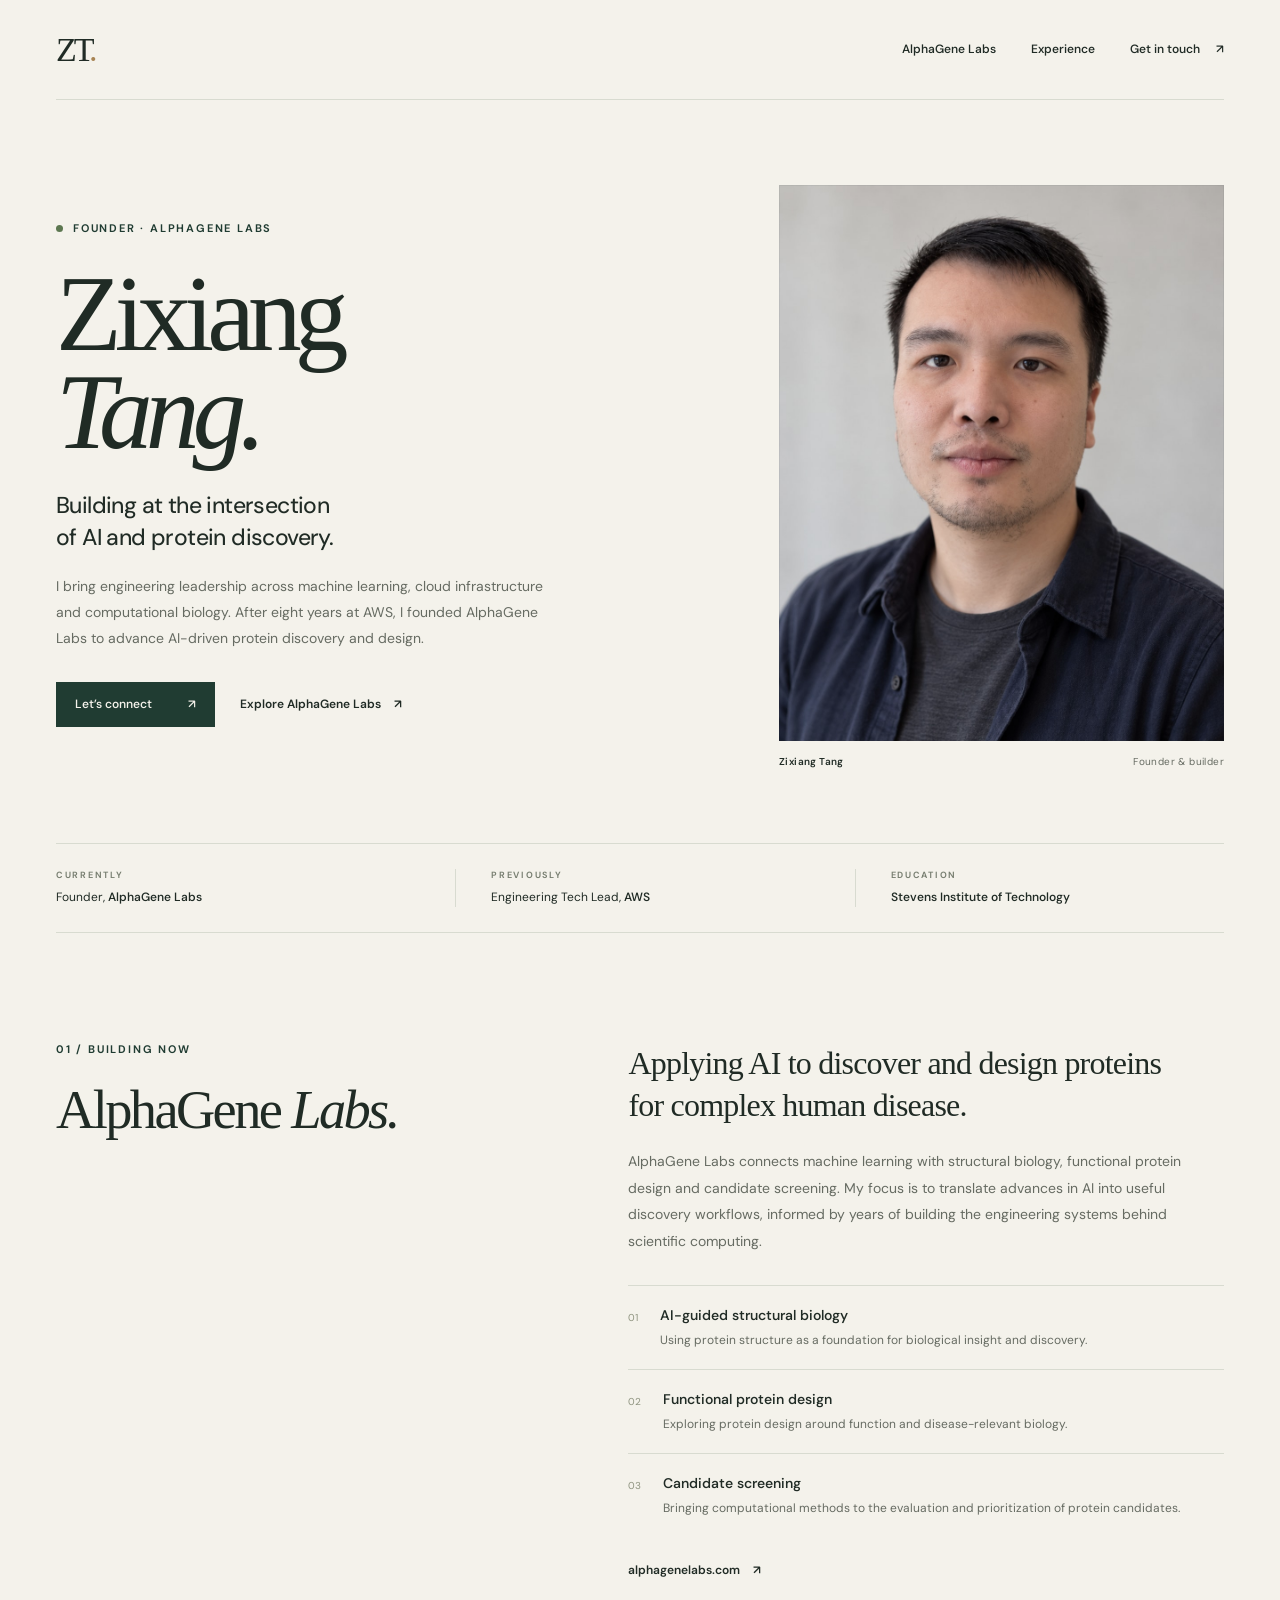
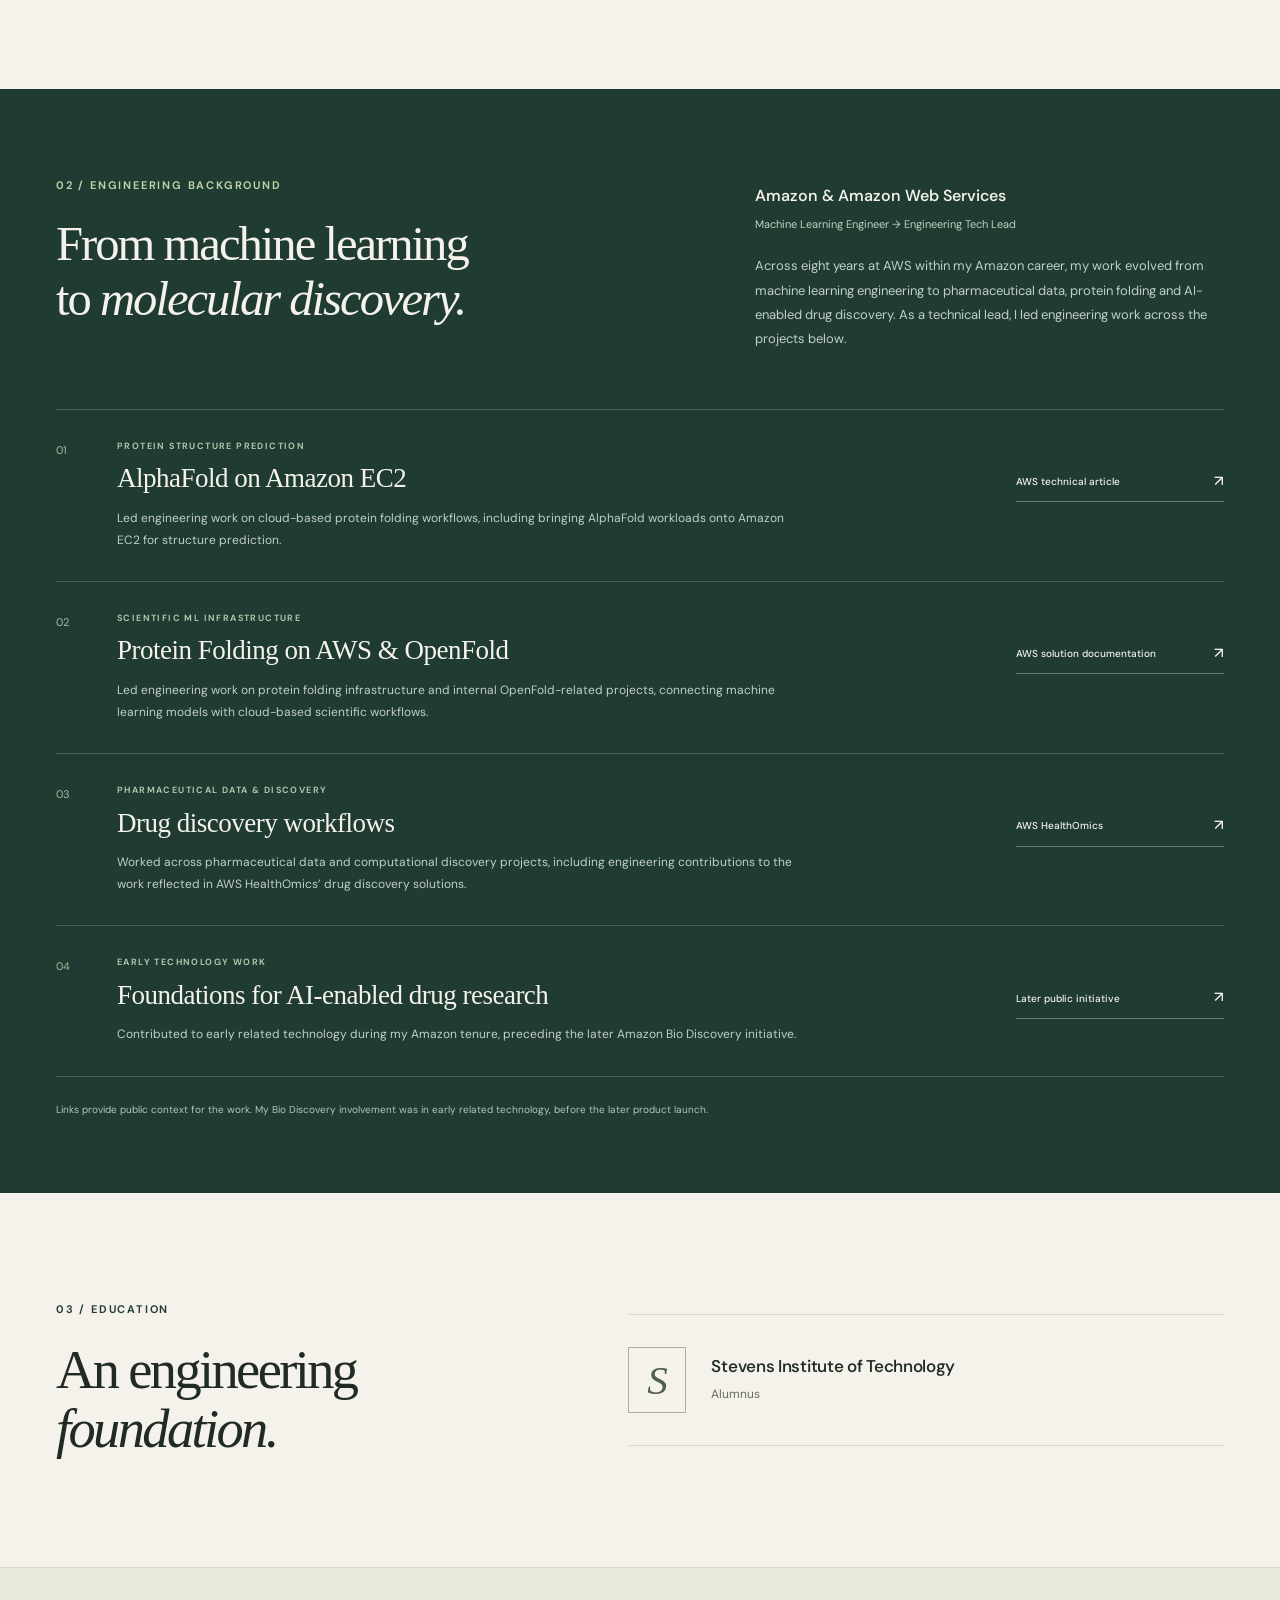
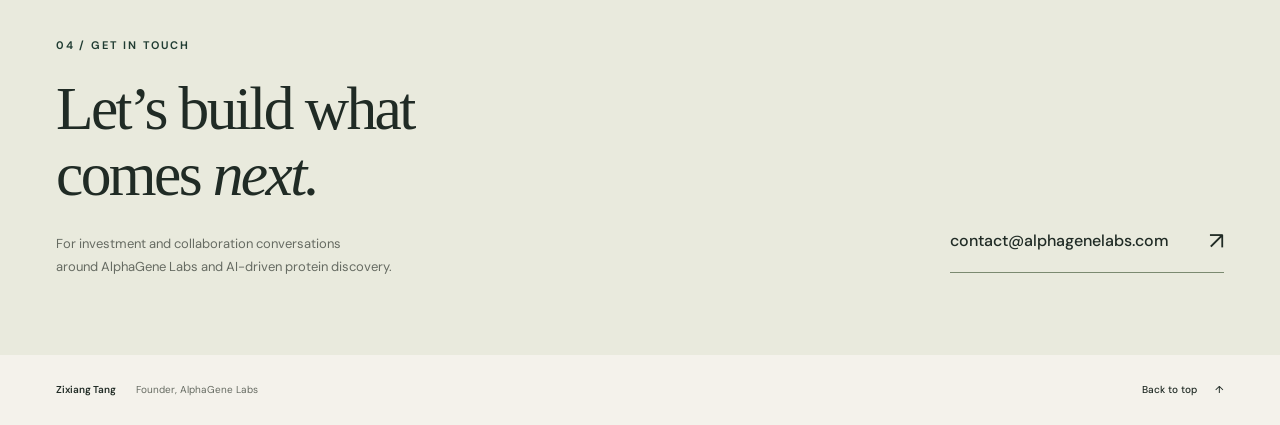
==== index.html @ 998abc62 "Publish English founder profile for Zixiang Tang" ====
<!doctype html>
<html lang="en">
<head>
  <meta charset="utf-8">
  <meta name="viewport" content="width=device-width, initial-scale=1">
  <meta name="theme-color" content="#f4f2eb">
  <meta name="description" content="Zixiang Tang, Founder of AlphaGene Labs. Engineering leadership spanning machine learning, cloud infrastructure, protein folding and AI-driven protein discovery.">
  <meta property="og:type" content="profile">
  <meta property="og:title" content="Zixiang Tang — Founder, AlphaGene Labs">
  <meta property="og:description" content="From machine learning systems at AWS to AI-driven protein discovery at AlphaGene Labs.">
  <meta property="og:url" content="https://tangzi12.github.io/zixiang-tang/">
  <meta property="og:image" content="https://tangzi12.github.io/zixiang-tang/assets/zixiang-tang-founder.jpg">
  <meta name="twitter:card" content="summary_large_image">
  <link rel="canonical" href="https://tangzi12.github.io/zixiang-tang/">
  <title>Zixiang Tang — Founder, AlphaGene Labs</title>
  <link rel="icon" href="favicon.svg" type="image/svg+xml">
  <link rel="stylesheet" href="styles.css">
</head>
<body>
  <a class="skip-link" href="#main">Skip to content</a>
  <header class="site-header shell">
    <a class="monogram" href="#top" aria-label="Zixiang Tang, back to top">ZT<span class="monogram-dot">.</span></a>
    <nav aria-label="Main navigation">
      <a href="#company">AlphaGene Labs</a>
      <a href="#experience">Experience</a>
      <a href="#contact" class="nav-contact">Get in touch <span aria-hidden="true">↗</span></a>
    </nav>
  </header>

  <main id="main">
    <section class="hero shell" id="top" aria-labelledby="name">
      <div class="hero-copy">
        <p class="eyebrow"><span class="status-dot" aria-hidden="true"></span> Founder · AlphaGene Labs</p>
        <h1 id="name">Zixiang<br><span>Tang.</span></h1>
        <p class="hero-statement">Building at the intersection<br class="desktop-break"> of AI and protein discovery.</p>
        <p class="hero-bio">I bring engineering leadership across machine learning, cloud infrastructure and computational biology. After eight years at AWS, I founded AlphaGene Labs to advance AI-driven protein discovery and design.</p>
        <div class="hero-actions">
          <a class="button" href="mailto:contact@alphagenelabs.com">Let’s connect <span aria-hidden="true">↗</span></a>
          <a class="text-link" href="https://alphagenelabs.com/" target="_blank" rel="noopener noreferrer">Explore AlphaGene Labs <span aria-hidden="true">↗</span></a>
        </div>
      </div>
      <figure class="portrait">
        <div class="portrait-frame">
          <img src="assets/zixiang-tang-founder.jpg" width="800" height="1000" alt="Portrait of Zixiang Tang, founder of AlphaGene Labs" fetchpriority="high">
        </div>
        <figcaption><span>Zixiang Tang</span><span>Founder &amp; builder</span></figcaption>
      </figure>
    </section>

    <div class="credentials shell" aria-label="Professional background">
      <div><span class="label">Currently</span><p>Founder, <strong>AlphaGene Labs</strong></p></div>
      <div><span class="label">Previously</span><p>Engineering Tech Lead, <strong>AWS</strong></p></div>
      <div><span class="label">Education</span><p><strong>Stevens Institute of Technology</strong></p></div>
    </div>

    <section class="company-section shell section-space" id="company" aria-labelledby="company-title">
      <div class="section-heading">
        <p class="eyebrow">01 / Building now</p>
        <h2 id="company-title">AlphaGene <em>Labs.</em></h2>
      </div>
      <div class="company-body">
        <p class="large-copy">Applying AI to discover and design proteins for complex human disease.</p>
        <p class="body-copy">AlphaGene Labs connects machine learning with structural biology, functional protein design and candidate screening. My focus is to translate advances in AI into useful discovery workflows, informed by years of building the engineering systems behind scientific computing.</p>
        <div class="focus-list" aria-label="Company focus areas">
          <div class="focus-item"><span class="focus-number">01</span><div><h3>AI-guided structural biology</h3><p>Using protein structure as a foundation for biological insight and discovery.</p></div></div>
          <div class="focus-item"><span class="focus-number">02</span><div><h3>Functional protein design</h3><p>Exploring protein design around function and disease-relevant biology.</p></div></div>
          <div class="focus-item"><span class="focus-number">03</span><div><h3>Candidate screening</h3><p>Bringing computational methods to the evaluation and prioritization of protein candidates.</p></div></div>
        </div>
        <a class="text-link" href="https://alphagenelabs.com/" target="_blank" rel="noopener noreferrer">alphagenelabs.com <span aria-hidden="true">↗</span></a>
      </div>
    </section>

    <section class="experience-section" id="experience" aria-labelledby="experience-title">
      <div class="shell experience-inner">
        <div class="experience-intro">
          <div>
            <p class="eyebrow">02 / Engineering background</p>
            <h2 id="experience-title">From machine learning<br>to <em>molecular discovery.</em></h2>
          </div>
          <div class="experience-summary">
            <p class="experience-role">Amazon &amp; Amazon Web Services</p>
            <p class="role-detail">Machine Learning Engineer → Engineering Tech Lead</p>
            <p>Across eight years at AWS within my Amazon career, my work evolved from machine learning engineering to pharmaceutical data, protein folding and AI-enabled drug discovery. As a technical lead, I led engineering work across the projects below.</p>
          </div>
        </div>
        <div class="projects" aria-label="Selected AWS engineering work">
          <article class="project-row">
            <span class="project-number">01</span>
            <div class="project-main"><p class="project-category">Protein structure prediction</p><h3>AlphaFold on Amazon EC2</h3><p>Led engineering work on cloud-based protein folding workflows, including bringing AlphaFold workloads onto Amazon EC2 for structure prediction.</p></div>
            <a class="project-source" href="https://aws.amazon.com/blogs/machine-learning/run-alphafold-v2-0-on-amazon-ec2/" target="_blank" rel="noopener noreferrer">AWS technical article <span aria-hidden="true">↗</span></a>
          </article>
          <article class="project-row">
            <span class="project-number">02</span>
            <div class="project-main"><p class="project-category">Scientific ML infrastructure</p><h3>Protein Folding on AWS &amp; OpenFold</h3><p>Led engineering work on protein folding infrastructure and internal OpenFold-related projects, connecting machine learning models with cloud-based scientific workflows.</p></div>
            <a class="project-source" href="https://docs.aws.amazon.com/solutions/protein-folding-on-aws/" target="_blank" rel="noopener noreferrer">AWS solution documentation <span aria-hidden="true">↗</span></a>
          </article>
          <article class="project-row">
            <span class="project-number">03</span>
            <div class="project-main"><p class="project-category">Pharmaceutical data &amp; discovery</p><h3>Drug discovery workflows</h3><p>Worked across pharmaceutical data and computational discovery projects, including engineering contributions to the work reflected in AWS HealthOmics’ drug discovery solutions.</p></div>
            <a class="project-source" href="https://aws.amazon.com/healthomics/drug-discovery/" target="_blank" rel="noopener noreferrer">AWS HealthOmics <span aria-hidden="true">↗</span></a>
          </article>
          <article class="project-row">
            <span class="project-number">04</span>
            <div class="project-main"><p class="project-category">Early technology work</p><h3>Foundations for AI-enabled drug research</h3><p>Contributed to early related technology during my Amazon tenure, preceding the later Amazon Bio Discovery initiative.</p></div>
            <a class="project-source" href="https://www.aboutamazon.com/news/aws/aws-amazon-bio-discovery-ai-drug-research" target="_blank" rel="noopener noreferrer">Later public initiative <span aria-hidden="true">↗</span></a>
          </article>
        </div>
        <p class="reference-note">Links provide public context for the work. My Bio Discovery involvement was in early related technology, before the later product launch.</p>
      </div>
    </section>

    <section class="education-section shell section-space" aria-labelledby="education-title">
      <div class="section-heading"><p class="eyebrow">03 / Education</p><h2 id="education-title">An engineering<br><em>foundation.</em></h2></div>
      <div class="education-body"><span class="education-mark" aria-hidden="true">S</span><div><h3>Stevens Institute of Technology</h3><p>Alumnus</p></div></div>
    </section>

    <section class="contact-section" id="contact" aria-labelledby="contact-title">
      <div class="shell contact-inner">
        <div><p class="eyebrow">04 / Get in touch</p><h2 id="contact-title">Let’s build what<br>comes <em>next.</em></h2><p>For investment and collaboration conversations<br class="desktop-break"> around AlphaGene Labs and AI-driven protein discovery.</p></div>
        <a class="contact-email" href="mailto:contact@alphagenelabs.com">contact@alphagenelabs.com <span aria-hidden="true">↗</span></a>
      </div>
    </section>
  </main>

  <footer class="shell site-footer"><p>Zixiang Tang <span>Founder, AlphaGene Labs</span></p><a href="#top">Back to top <span aria-hidden="true">↑</span></a></footer>
</body>
</html>
---- styles.css ----
@import url('https://fonts.googleapis.com/css2?family=DM+Sans:wght@400;450;500;550;600;650;700&display=swap');

:root{--paper:#f4f2eb;--ink:#202b25;--green:#203c32;--muted:#666b62;--line:#d8dbd0;--serif:Georgia,'Times New Roman',serif;--sans:'DM Sans',-apple-system,BlinkMacSystemFont,'Segoe UI',sans-serif}
*{box-sizing:border-box}html{scroll-behavior:smooth;scroll-padding-top:28px}body{margin:0;background:var(--paper);color:var(--ink);font-family:var(--sans);font-size:16px;line-height:1.6;-webkit-font-smoothing:antialiased}a{color:inherit;text-underline-offset:5px}button,a{-webkit-tap-highlight-color:transparent}a:focus-visible{outline:2px solid #bb7043;outline-offset:7px}::selection{background:#d5dfb7;color:var(--ink)}h1,h2,h3,p,figure{margin:0}img{display:block;max-width:100%}h1,h2{font-family:var(--serif);font-weight:400}h2{font-size:clamp(40px,4.25vw,62px);line-height:1.08;letter-spacing:-2.6px}h2 em{font-weight:400}h3{font-weight:550}a{text-decoration:none}.shell{width:min(1200px,calc(100% - 112px));margin-inline:auto}.section-space{padding-block:108px}.eyebrow,.label,.project-category{font-size:11px;line-height:1.5;font-weight:650;letter-spacing:1.8px;text-transform:uppercase}.eyebrow{color:var(--green)}.skip-link{position:fixed;top:-80px;left:20px;background:var(--green);color:#fff;padding:12px 18px;z-index:20}.skip-link:focus{top:15px}.site-header{display:flex;align-items:center;justify-content:space-between;height:100px;border-bottom:1px solid var(--line)}.monogram{font-family:var(--serif);font-size:34px;letter-spacing:-3px;line-height:1}.monogram-dot{color:#a88454}.site-header nav{display:flex;align-items:center;gap:35px;font-size:12px;font-weight:550}.site-header nav a{transition:color .2s}.site-header nav a:hover{color:#8a643d}.nav-contact span{margin-left:13px}.hero{display:grid;grid-template-columns:minmax(0,1.27fr) minmax(0,1fr);gap:84px;align-items:center;padding-block:77px 73px}.hero .eyebrow{display:flex;gap:10px;align-items:center}.status-dot{width:7px;height:7px;background:#5c7750;border-radius:50%}.hero h1{font-size:clamp(86px,8.4vw,124px);line-height:.91;letter-spacing:-7px;margin:29px 0 28px}.hero h1 span{font-style:italic}.hero-statement{font-size:23px;font-weight:450;line-height:1.4;letter-spacing:-.6px}.hero-bio{max-width:490px;color:var(--muted);font-size:14px;line-height:1.85;margin-top:21px}.hero-actions{display:flex;gap:25px;align-items:center;flex-wrap:wrap;margin-top:30px}.button{background:var(--green);color:var(--paper);padding:13px 19px;display:inline-flex;gap:36px;align-items:center;font-size:12px;font-weight:550;transition:background .2s,transform .2s}.button:hover{background:#385647;transform:translateY(-2px)}.text-link{font-size:12px;font-weight:600;display:inline-flex;gap:13px;align-items:center}.text-link:hover{text-decoration:underline}.portrait{align-self:center;width:100%;max-width:445px;justify-self:end;margin-top:8px}.portrait-frame{background:#e5e3db;position:relative;aspect-ratio:4/5;overflow:hidden}.portrait-frame:after{content:'';position:absolute;inset:0;border:1px solid #203c3210;pointer-events:none}.portrait img{height:100%;width:100%;object-fit:cover;object-position:50% 38%;filter:saturate(.88)}.portrait figcaption{display:flex;justify-content:space-between;margin-top:13px;font-size:10px;letter-spacing:.4px;color:var(--muted)}.portrait figcaption span:first-child{color:var(--ink);font-weight:600}.credentials{display:grid;grid-template-columns:1fr 1fr 1fr;border-top:1px solid var(--line);border-bottom:1px solid var(--line);padding-block:25px;gap:30px}.credentials>div+div{border-left:1px solid var(--line);padding-left:35px}.label{color:#777e70;font-size:9px;letter-spacing:1.7px;display:block;margin-bottom:5px}.credentials p{font-size:12px;font-weight:400}.credentials strong{font-weight:550}.company-section{display:grid;grid-template-columns:1fr 1.25fr;gap:96px}.section-heading .eyebrow{margin-bottom:24px}.company-body{padding-top:2px}.large-copy{font-family:var(--serif);font-size:32px;line-height:1.3;letter-spacing:-.8px;max-width:550px}.body-copy{font-size:14px;line-height:1.9;color:var(--muted);margin-top:22px}.focus-list{margin-top:30px}.focus-item{display:flex;gap:22px;padding-block:19px;border-top:1px solid var(--line)}.focus-number{font-size:10px;padding-top:5px;color:#8e937f;font-variant-numeric:tabular-nums}.focus-item h3{font-size:14px;line-height:1.5}.focus-item p{color:var(--muted);font-size:12px;line-height:1.7;margin-top:4px}.company-body>.text-link{margin-top:23px}.experience-section{background:var(--green);color:var(--paper)}.experience-inner{padding-block:88px 74px}.experience-section .eyebrow{color:#c1d1ab}.experience-intro{display:grid;grid-template-columns:1.3fr 1fr;gap:90px;margin-bottom:58px}.experience-intro h2{font-size:clamp(38px,3.8vw,54px);letter-spacing:-2px;line-height:1.14;margin-top:23px}.experience-summary{padding-top:6px}.experience-role{font-size:16px;font-weight:550}.role-detail{font-size:11px;color:#bed0bd;margin-top:7px}.experience-summary>p:last-child{font-size:13px;line-height:1.85;color:#c2cec4;margin-top:21px}.projects{border-top:1px solid #f4f2eb33}.project-row{display:grid;grid-template-columns:36px minmax(0,1fr) 208px;gap:25px;border-bottom:1px solid #f4f2eb33;padding-block:30px;align-items:start}.project-number{font-size:11px;color:#a5bc9d;padding-top:2px;font-variant-numeric:tabular-nums}.project-category{color:#b6c7ae;font-size:9px;letter-spacing:1.4px;margin-bottom:9px}.project-main h3{font-family:var(--serif);font-size:27px;line-height:1.2;letter-spacing:-.5px;font-weight:400}.project-main>p:last-child{max-width:690px;font-size:12px;line-height:1.85;color:#c3cec4;margin-top:12px}.project-source{font-size:10px;line-height:1.7;display:flex;align-items:center;justify-content:space-between;gap:14px;margin-top:29px;padding-bottom:7px;border-bottom:1px solid #f4f2eb55;font-weight:500}.project-source:hover{color:#cfe0b7;border-bottom-color:#cfe0b7}.project-source span{font-size:15px}.reference-note{max-width:770px;font-size:10px;line-height:1.8;color:#b4c6b8;margin-top:24px}.education-section{display:grid;grid-template-columns:1fr 1.25fr;gap:96px;align-items:center}.education-body{display:flex;gap:25px;align-items:center;border-top:1px solid var(--line);border-bottom:1px solid var(--line);padding-block:32px}.education-mark{display:grid;place-items:center;width:58px;height:66px;border:1px solid #aaaea0;font-family:var(--serif);font-style:italic;font-size:41px;color:#4d604c}.education-body h3{font-size:17px;line-height:1.4;letter-spacing:-.3px}.education-body p{font-size:12px;color:var(--muted);margin-top:6px}.contact-section{background:#e9eadd;border-top:1px solid #daddce}.contact-inner{display:flex;justify-content:space-between;align-items:flex-end;gap:50px;padding-block:69px 77px}.contact-inner h2{font-size:clamp(45px,4.8vw,68px);margin-top:22px}.contact-inner p:last-child{font-size:13px;color:var(--muted);line-height:1.8;margin-top:24px}.contact-email{display:flex;align-items:center;gap:40px;border-bottom:1px solid #7b8a70;padding-bottom:12px;font-size:16px;font-weight:500;white-space:nowrap;margin-bottom:5px}.contact-email span{font-size:24px;font-weight:400}.contact-email:hover{color:#637a43}.site-footer{display:flex;justify-content:space-between;align-items:center;gap:20px;padding-block:27px;font-size:10px}.site-footer p{font-weight:600}.site-footer p span{font-weight:400;color:var(--muted);margin-left:18px}.site-footer a{font-weight:500}.site-footer a span{margin-left:15px}

@media(min-width:1600px){.hero{padding-block:90px}.hero h1{font-size:132px}.hero-bio{font-size:15px}}
@media(max-width:1100px){.shell{width:calc(100% - 80px)}.hero{gap:50px;padding-block:66px}.hero h1{font-size:100px;letter-spacing:-6px}.hero-statement{font-size:20px}.hero-actions{gap:18px}.text-link{font-size:11px}.hero-bio{font-size:13px}.company-section,.education-section{gap:65px;grid-template-columns:1fr 1.3fr}.experience-intro{gap:55px;grid-template-columns:1.15fr 1fr}.project-row{grid-template-columns:25px minmax(0,1fr) 170px;gap:20px}.credentials>div+div{padding-left:20px}.credentials{gap:20px}.credentials p{font-size:11px}.contact-email{font-size:14px;gap:22px}}
@media(max-width:800px){.shell{width:calc(100% - 48px)}.site-header{height:80px}.site-header nav{gap:23px;font-size:11px}.hero{gap:35px;grid-template-columns:1.1fr 1fr;padding-block:48px}.hero h1{font-size:81px;letter-spacing:-5px;margin-top:24px}.hero .eyebrow{font-size:9px;letter-spacing:1.2px}.hero-statement{font-size:18px}.hero-bio{font-size:12px;line-height:1.8}.hero-actions{margin-top:24px;gap:18px}.button{font-size:11px;padding:11px 15px;gap:20px}.hero-actions>.text-link{font-size:10px}.portrait figcaption{font-size:8px;letter-spacing:0}.credentials{gap:12px;padding-block:20px}.credentials>div+div{padding-left:14px}.credentials p{font-size:10px}.label{font-size:8px}.section-space{padding-block:75px}.company-section,.education-section{gap:45px;grid-template-columns:1fr 1.2fr}h2{font-size:43px;letter-spacing:-2px}.large-copy{font-size:26px}.body-copy{font-size:13px}.focus-item{gap:15px}.focus-item h3{font-size:13px}.focus-item p{font-size:11px}.experience-inner{padding-block:68px 55px}.experience-intro{grid-template-columns:1fr;gap:28px;margin-bottom:38px}.experience-intro h2{font-size:43px}.experience-summary{max-width:580px}.experience-summary>p:last-child{margin-top:15px}.project-row{grid-template-columns:23px minmax(0,1fr);gap:18px;padding-block:26px}.project-source{grid-column:2;max-width:225px;margin-top:0}.project-main h3{font-size:25px}.project-category{font-size:8px}.project-main>p:last-child{font-size:12px}.education-body{gap:17px}.education-body h3{font-size:15px}.education-mark{flex-shrink:0;width:44px;height:52px;font-size:33px}.contact-inner{display:block;padding-block:58px}.contact-inner h2{font-size:54px}.contact-email{width:fit-content;margin-top:34px;font-size:16px;gap:30px}.site-footer{font-size:9px}.site-footer p span{margin-left:12px}}
@media(max-width:600px){.shell{width:calc(100% - 40px)}.site-header{height:73px}.monogram{font-size:30px}.site-header nav{gap:21px;font-size:10px}.site-header nav>a:first-child{display:none}.nav-contact span{margin-left:5px}.hero{display:flex;flex-direction:column;gap:35px;align-items:stretch;padding-block:39px 32px}.hero h1{font-size:100px;letter-spacing:-6px;margin:25px 0 23px;line-height:.88}.hero .eyebrow{font-size:9px}.hero-statement{font-size:22px;line-height:1.4}.hero-bio{font-size:13px;max-width:440px;line-height:1.8;margin-top:20px}.hero-actions{gap:22px;margin-top:25px}.button{padding:13px 17px;gap:27px;font-size:11px}.hero-actions>.text-link{font-size:10px}.portrait{max-width:none;margin-top:0;align-self:stretch}.portrait-frame{aspect-ratio:4/4.4}.portrait img{object-position:center 34%}.portrait figcaption{font-size:9px;margin-top:11px}.credentials{grid-template-columns:1fr;gap:0;padding:7px 0}.credentials>div,.credentials>div+div{padding:13px 0;border-left:0;display:flex;gap:15px;align-items:baseline}.credentials>div+div{border-top:1px solid var(--line)}.label{width:72px;flex-shrink:0;font-size:8px;margin:0}.credentials p{font-size:11px}.section-space{padding-block:56px}.company-section,.education-section{grid-template-columns:1fr;gap:29px}.section-heading .eyebrow{margin-bottom:18px}h2{font-size:44px;letter-spacing:-2px}.company-body{padding:0}.large-copy{font-size:30px;line-height:1.3}.body-copy{font-size:13px;margin-top:18px}.focus-list{margin-top:26px}.focus-item{padding-block:17px;gap:18px}.focus-item h3{font-size:14px}.focus-item p{font-size:12px}.company-body>.text-link{font-size:12px;margin-top:20px}.experience-inner{padding-block:51px 43px}.experience-intro{gap:27px;margin-bottom:34px}.experience-intro h2{font-size:39px;line-height:1.13;letter-spacing:-1.8px;margin-top:19px}.experience-role{font-size:15px}.role-detail{font-size:10px;line-height:1.6}.experience-summary>p:last-child{font-size:12px;line-height:1.85}.project-row{gap:14px;grid-template-columns:20px minmax(0,1fr);padding-block:24px}.project-main h3{font-size:25px;line-height:1.2}.project-main>p:last-child{font-size:12px;line-height:1.8;margin-top:11px}.project-source{font-size:10px;max-width:225px}.reference-note{font-size:9px;line-height:1.8;margin-top:21px}.education-section{gap:27px}.education-body{padding-block:25px;gap:21px}.education-body h3{font-size:17px}.education-body p{font-size:12px}.education-mark{width:48px;height:57px;font-size:35px}.contact-inner{padding-block:49px 51px}.contact-inner h2{font-size:54px;letter-spacing:-2.7px;margin-top:20px}.contact-inner p:last-child{font-size:12px;margin-top:22px}.contact-email{font-size:14px;gap:30px;margin-top:30px}.contact-email span{font-size:21px}.site-footer{padding-block:23px;font-size:9px}.site-footer p span{display:block;margin-left:0;margin-top:3px;font-size:8px}.site-footer a span{margin-left:8px}}
@media(prefers-reduced-motion:reduce){html{scroll-behavior:auto}*{transition:none!important;animation:none!important}}
@media print{body{background:white;color:#202b25;font-size:11px}.shell{width:100%;max-width:none}.site-header nav,.hero-actions,.contact-section,.site-footer,.skip-link{display:none}.site-header{height:45px}.hero{grid-template-columns:1.6fr 1fr;gap:30px;padding-block:27px}.hero h1{font-size:64px;margin-block:17px;letter-spacing:-4px}.hero-statement{font-size:17px}.hero-bio{font-size:11px}.portrait{max-width:200px}.credentials{padding-block:14px}.section-space{padding-block:30px}.company-section,.education-section{gap:35px}.large-copy{font-size:23px}.body-copy{font-size:11px;line-height:1.6}.focus-list{margin-top:15px}.focus-item{padding-block:10px}.focus-item h3{font-size:12px}.focus-item p{font-size:10px}.experience-section{background:white;color:var(--ink);border-block:1px solid var(--line)}.experience-inner{padding-block:30px}.experience-intro{gap:35px;margin-bottom:20px}.experience-intro h2{font-size:34px}.experience-section .eyebrow,.project-category,.project-number{color:#50634a}.experience-summary>p:last-child,.project-main>p:last-child,.role-detail,.reference-note{color:#51594d}.projects,.project-row{border-color:var(--line)}.project-row{padding-block:15px;break-inside:avoid;grid-template-columns:20px 1fr 160px;gap:15px}.project-main h3{font-size:20px}.project-main>p:last-child{font-size:10px;line-height:1.6}.project-source{font-size:8px;margin-top:24px;border-color:var(--line)}.reference-note{font-size:8px}.education-section{padding-block:25px}h2{font-size:34px}.education-body{padding-block:20px}}
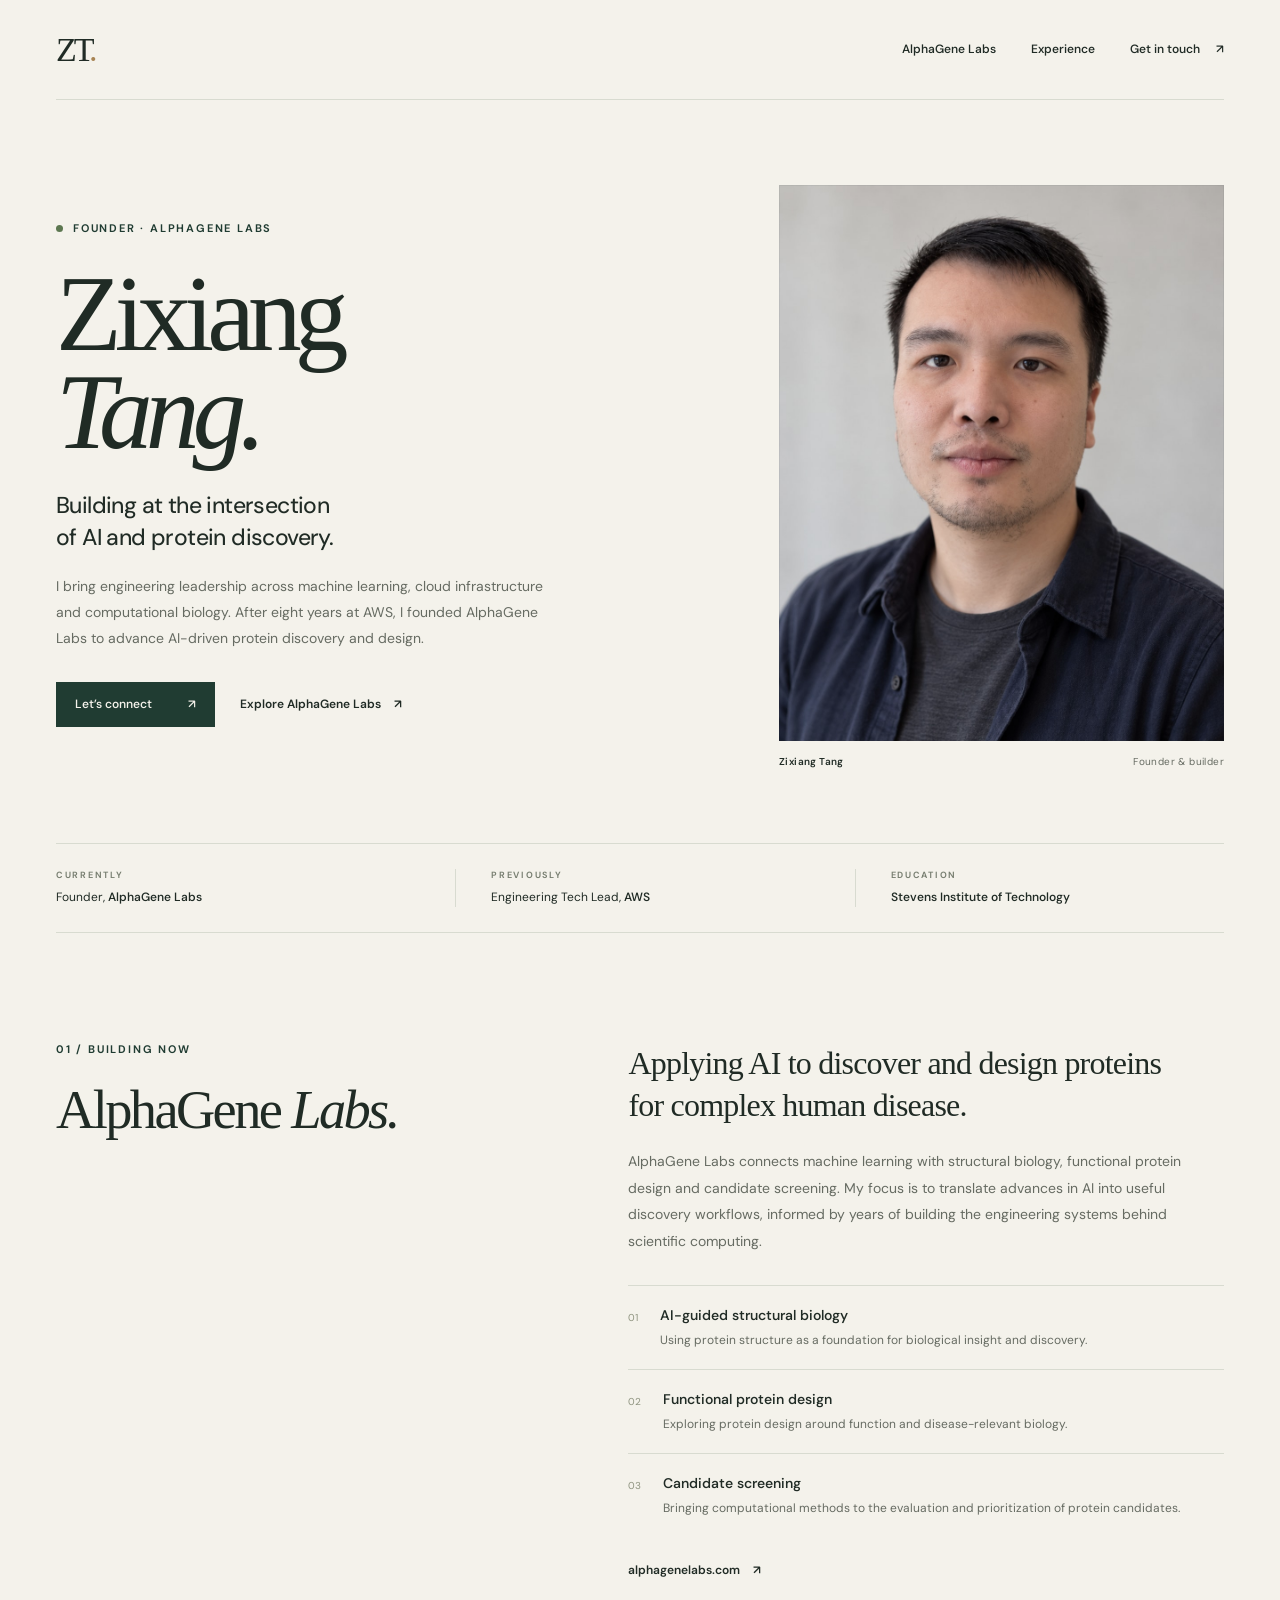
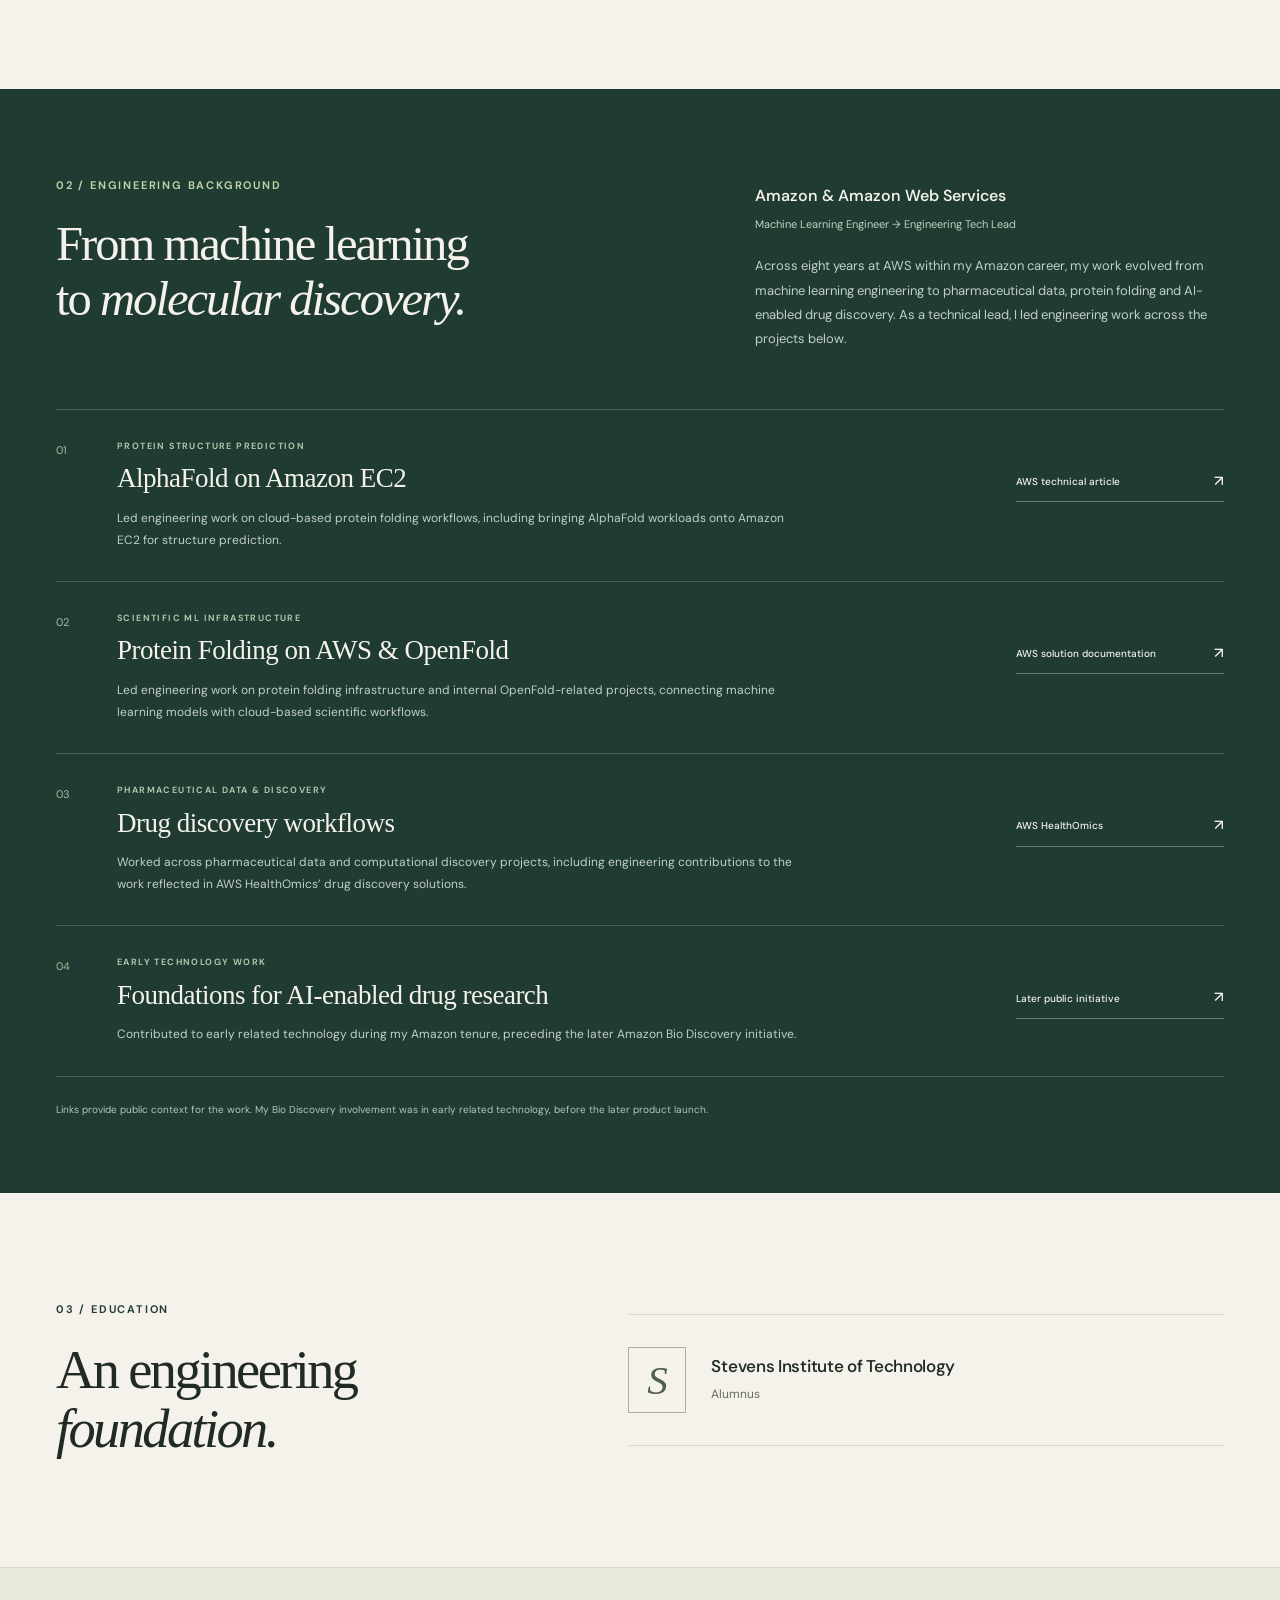
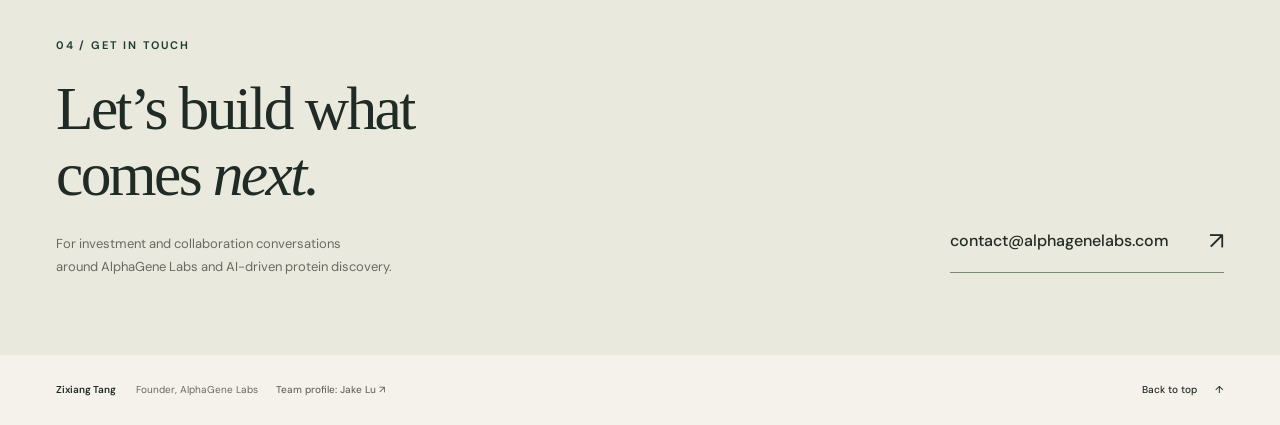
==== commit 88a37157: "Add Jake Lu scientific AI and Gemini engineering profile" ====
--- a/index.html
+++ b/index.html
@@ -122,6 +122,6 @@
     </section>
   </main>
 
-  <footer class="shell site-footer"><p>Zixiang Tang <span>Founder, AlphaGene Labs</span></p><a href="#top">Back to top <span aria-hidden="true">↑</span></a></footer>
+  <footer class="shell site-footer"><p>Zixiang Tang <span>Founder, AlphaGene Labs</span><span><a href="jake-lu/">Team profile: Jake Lu ↗</a></span></p><a href="#top">Back to top <span aria-hidden="true">↑</span></a></footer>
 </body>
 </html>
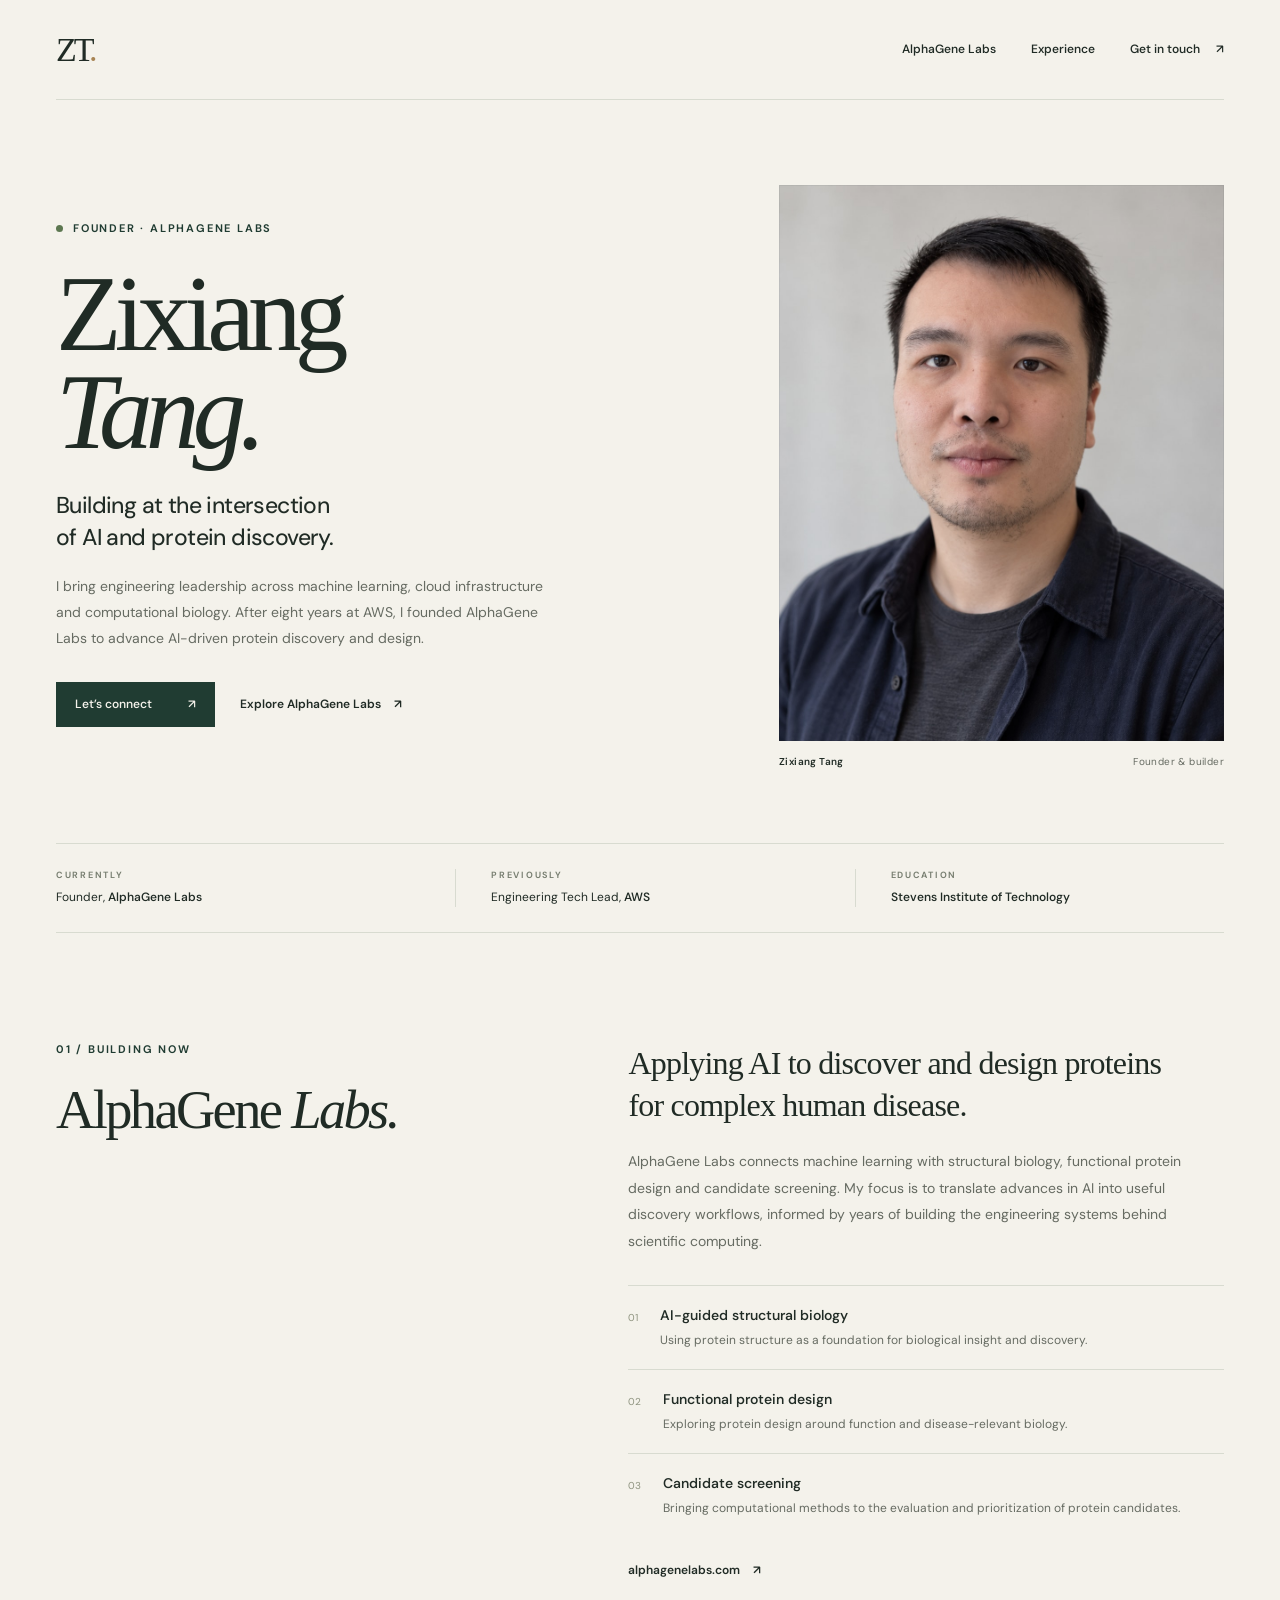
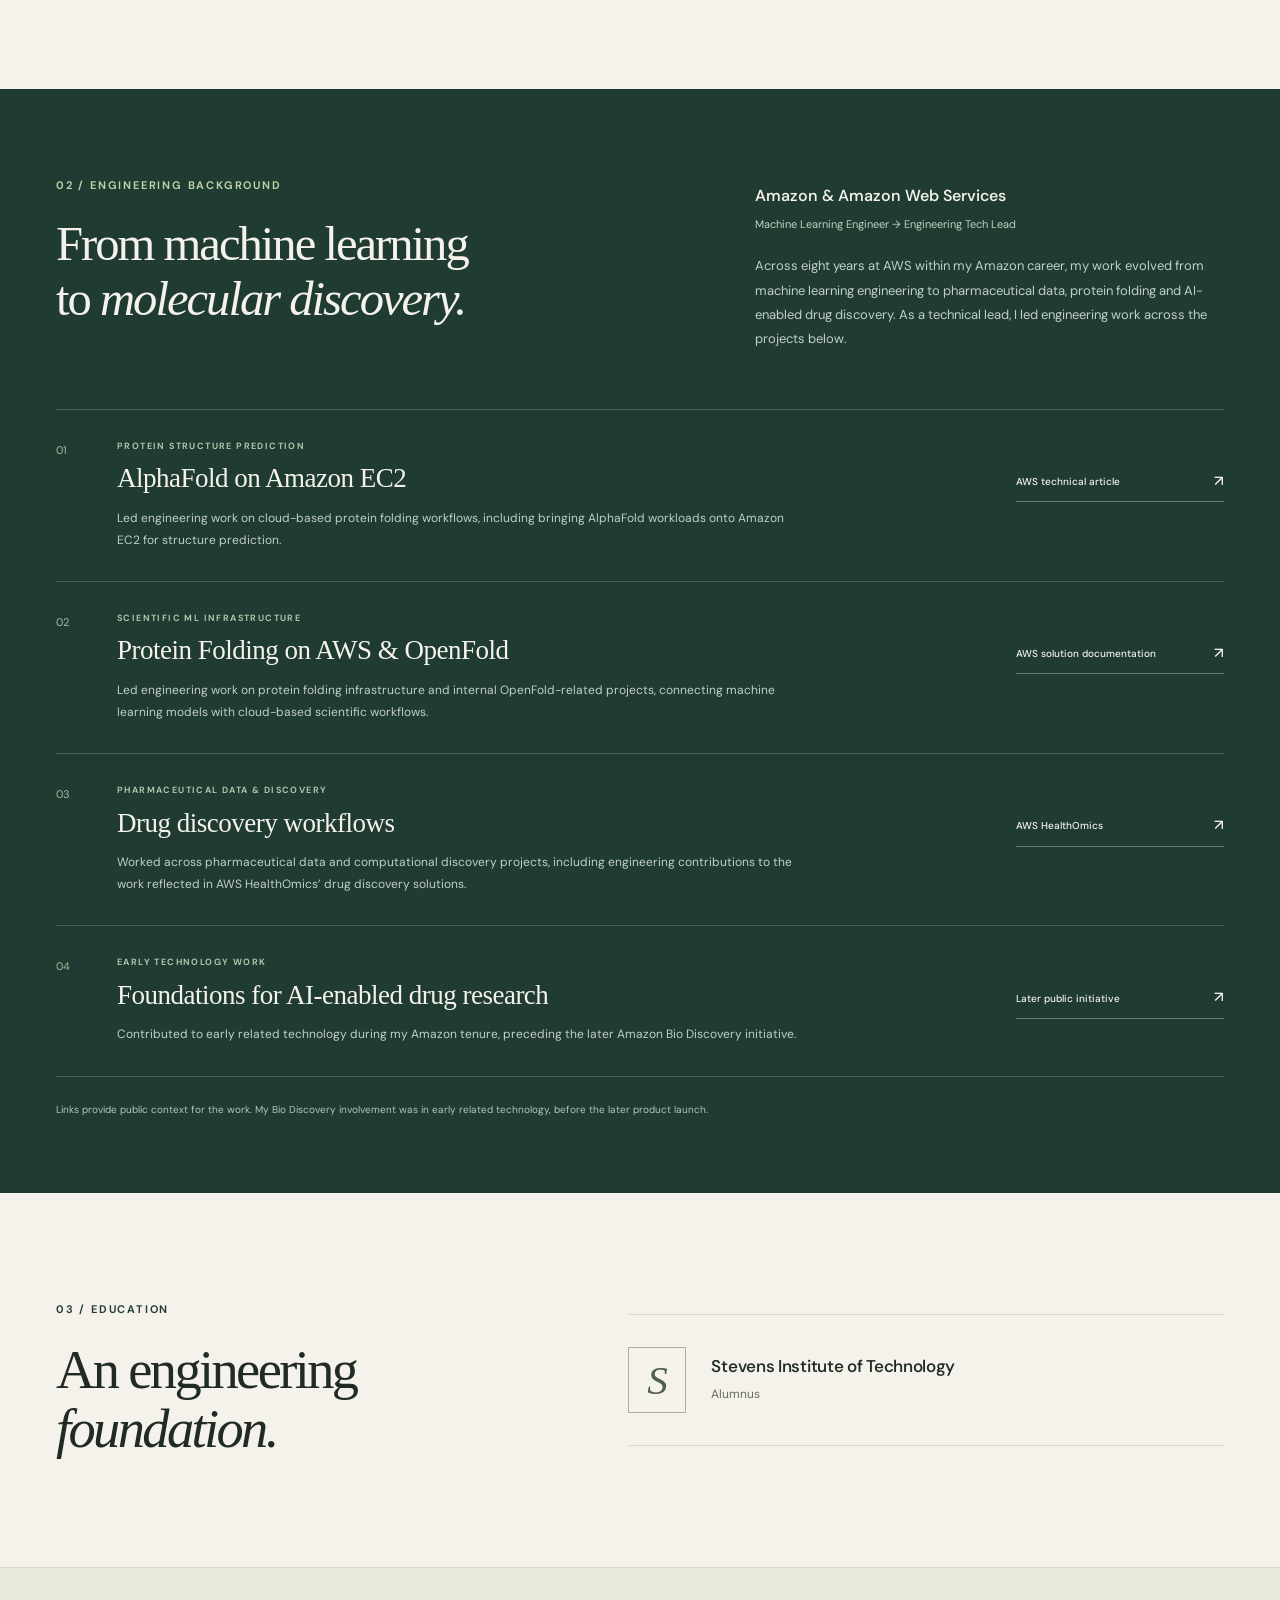
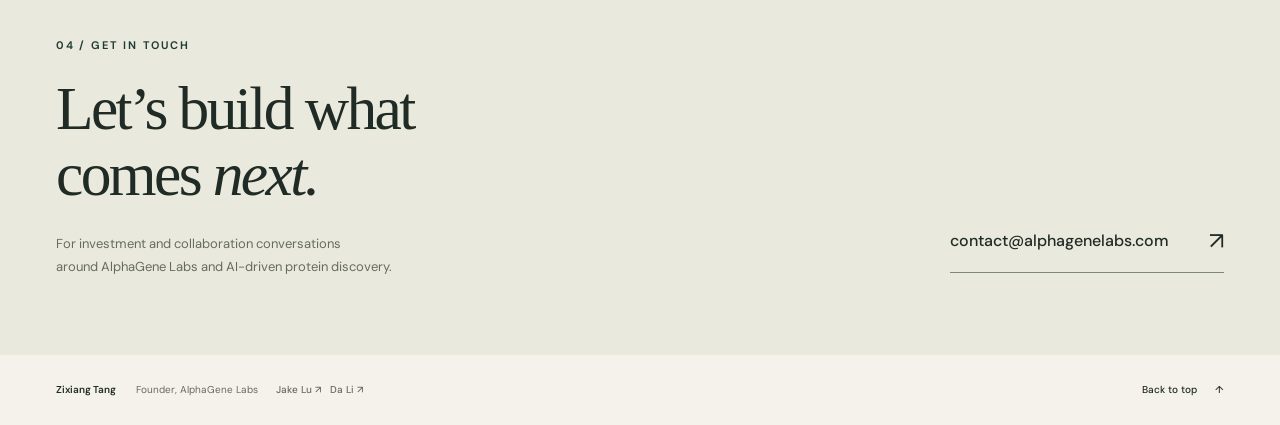
==== commit 739ae89b: "Add Da Li AI compute scientist profile with LinkedIn portrait" ====
--- a/index.html
+++ b/index.html
@@ -122,6 +122,6 @@
     </section>
   </main>
 
-  <footer class="shell site-footer"><p>Zixiang Tang <span>Founder, AlphaGene Labs</span><span><a href="jake-lu/">Team profile: Jake Lu ↗</a></span></p><a href="#top">Back to top <span aria-hidden="true">↑</span></a></footer>
+  <footer class="shell site-footer"><p>Zixiang Tang <span>Founder, AlphaGene Labs</span><span><a href="jake-lu/">Jake Lu ↗</a> &nbsp; <a href="da-li/">Da Li ↗</a></span></p><a href="#top">Back to top <span aria-hidden="true">↑</span></a></footer>
 </body>
 </html>
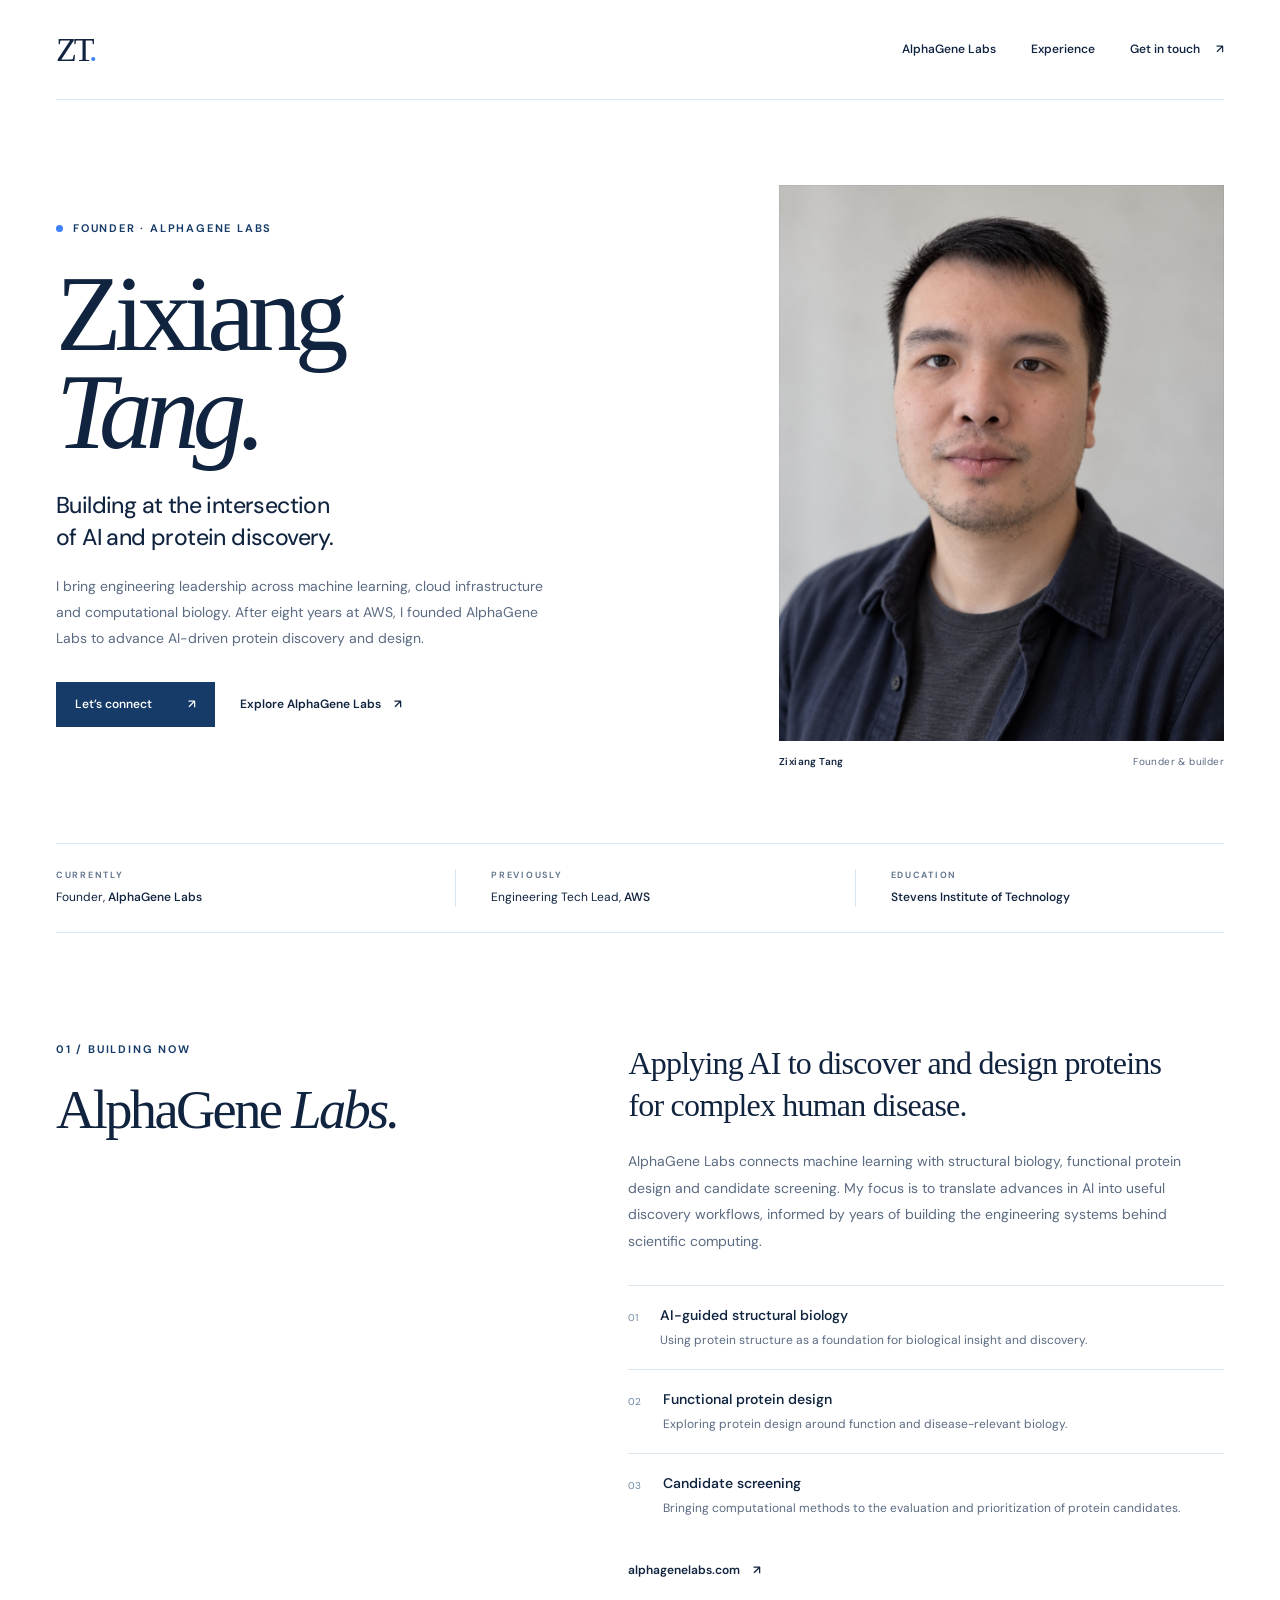
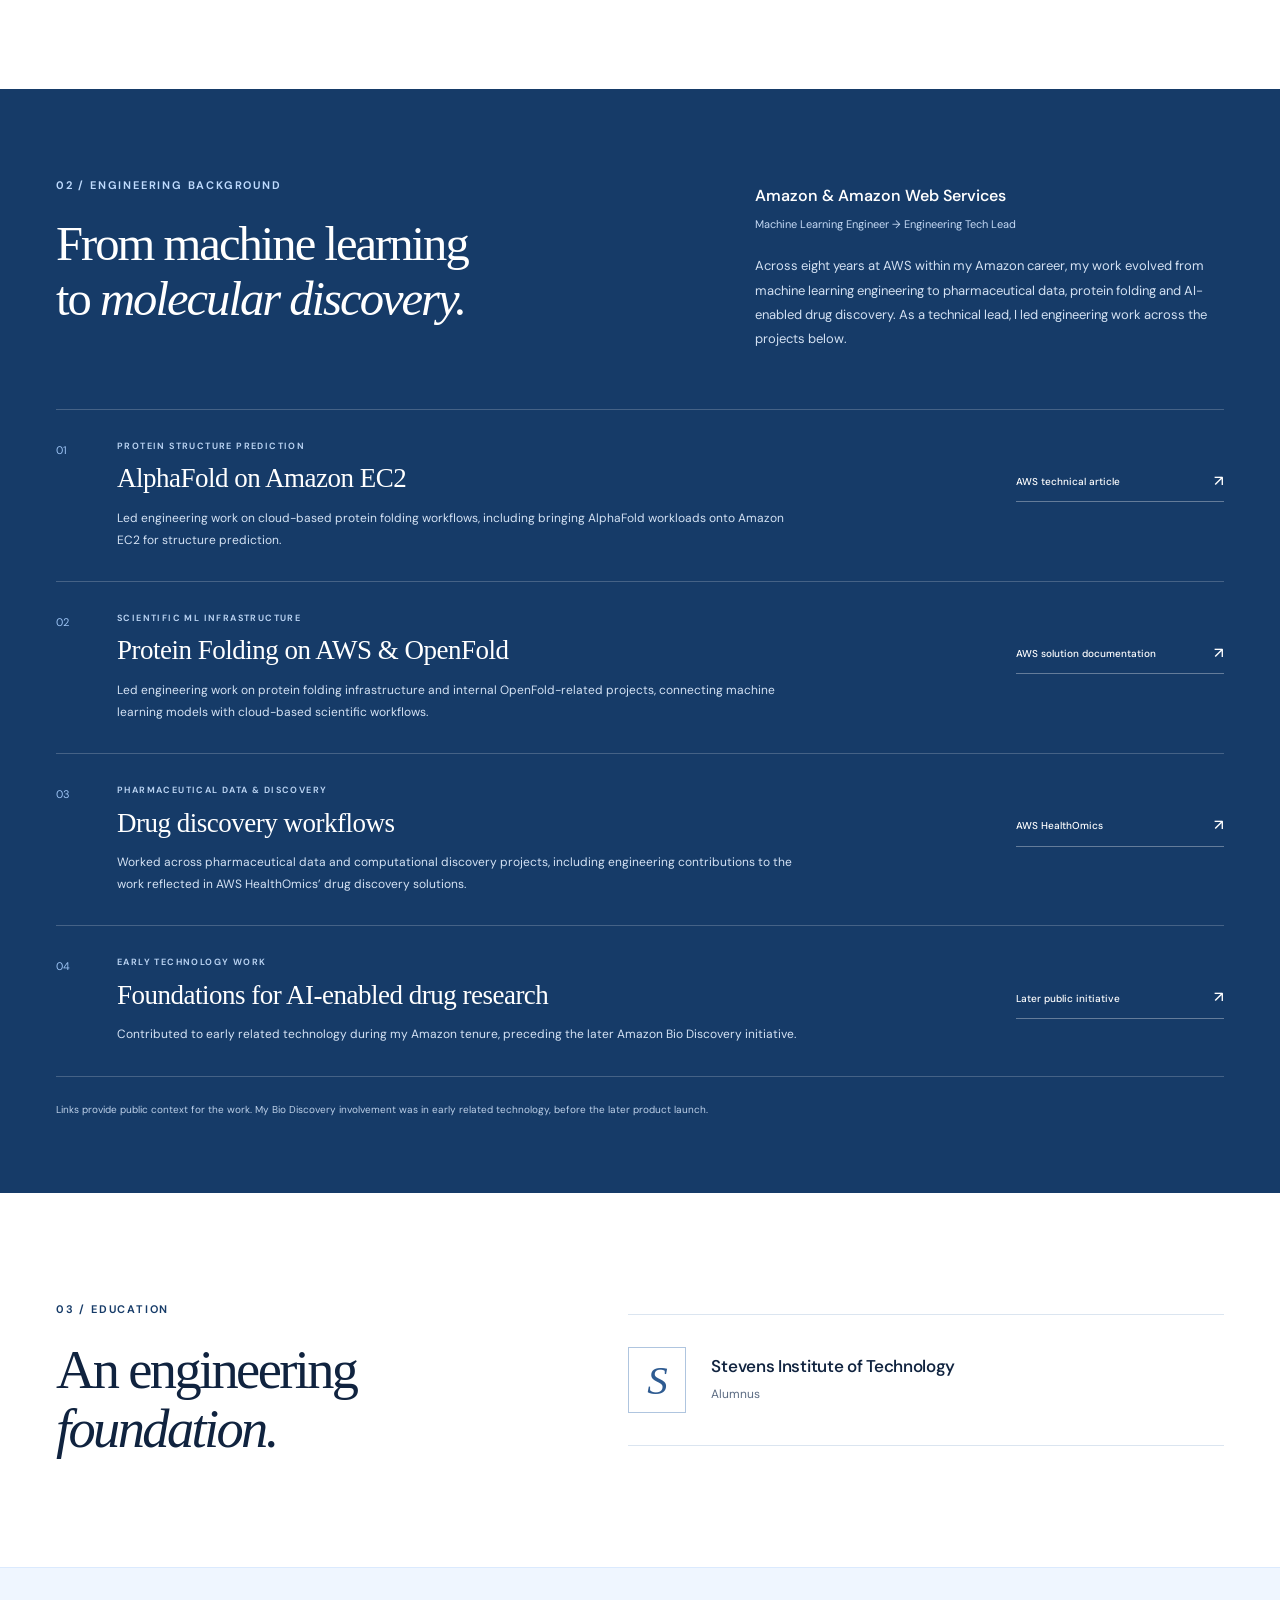
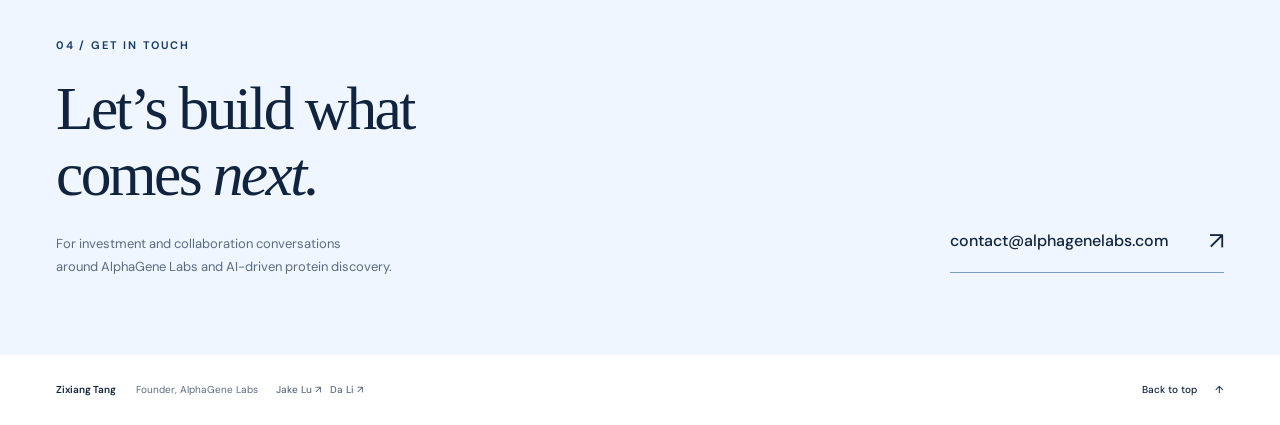
==== commit b63beeec: "Refresh all team profiles with a blue and white palette" ====
--- a/index.html
+++ b/index.html
@@ -3,7 +3,7 @@
 <head>
   <meta charset="utf-8">
   <meta name="viewport" content="width=device-width, initial-scale=1">
-  <meta name="theme-color" content="#f4f2eb">
+  <meta name="theme-color" content="#ffffff">
   <meta name="description" content="Zixiang Tang, Founder of AlphaGene Labs. Engineering leadership spanning machine learning, cloud infrastructure, protein folding and AI-driven protein discovery.">
   <meta property="og:type" content="profile">
   <meta property="og:title" content="Zixiang Tang — Founder, AlphaGene Labs">
@@ -14,7 +14,7 @@
   <link rel="canonical" href="https://tangzi12.github.io/zixiang-tang/">
   <title>Zixiang Tang — Founder, AlphaGene Labs</title>
   <link rel="icon" href="favicon.svg" type="image/svg+xml">
-  <link rel="stylesheet" href="styles.css">
+  <link rel="stylesheet" href="styles.css?v=bluewhite">
 </head>
 <body>
   <a class="skip-link" href="#main">Skip to content</a>
--- a/styles.css
+++ b/styles.css
@@ -1,11 +1,11 @@
 @import url('https://fonts.googleapis.com/css2?family=DM+Sans:wght@400;450;500;550;600;650;700&display=swap');
 
-:root{--paper:#f4f2eb;--ink:#202b25;--green:#203c32;--muted:#666b62;--line:#d8dbd0;--serif:Georgia,'Times New Roman',serif;--sans:'DM Sans',-apple-system,BlinkMacSystemFont,'Segoe UI',sans-serif}
-*{box-sizing:border-box}html{scroll-behavior:smooth;scroll-padding-top:28px}body{margin:0;background:var(--paper);color:var(--ink);font-family:var(--sans);font-size:16px;line-height:1.6;-webkit-font-smoothing:antialiased}a{color:inherit;text-underline-offset:5px}button,a{-webkit-tap-highlight-color:transparent}a:focus-visible{outline:2px solid #bb7043;outline-offset:7px}::selection{background:#d5dfb7;color:var(--ink)}h1,h2,h3,p,figure{margin:0}img{display:block;max-width:100%}h1,h2{font-family:var(--serif);font-weight:400}h2{font-size:clamp(40px,4.25vw,62px);line-height:1.08;letter-spacing:-2.6px}h2 em{font-weight:400}h3{font-weight:550}a{text-decoration:none}.shell{width:min(1200px,calc(100% - 112px));margin-inline:auto}.section-space{padding-block:108px}.eyebrow,.label,.project-category{font-size:11px;line-height:1.5;font-weight:650;letter-spacing:1.8px;text-transform:uppercase}.eyebrow{color:var(--green)}.skip-link{position:fixed;top:-80px;left:20px;background:var(--green);color:#fff;padding:12px 18px;z-index:20}.skip-link:focus{top:15px}.site-header{display:flex;align-items:center;justify-content:space-between;height:100px;border-bottom:1px solid var(--line)}.monogram{font-family:var(--serif);font-size:34px;letter-spacing:-3px;line-height:1}.monogram-dot{color:#a88454}.site-header nav{display:flex;align-items:center;gap:35px;font-size:12px;font-weight:550}.site-header nav a{transition:color .2s}.site-header nav a:hover{color:#8a643d}.nav-contact span{margin-left:13px}.hero{display:grid;grid-template-columns:minmax(0,1.27fr) minmax(0,1fr);gap:84px;align-items:center;padding-block:77px 73px}.hero .eyebrow{display:flex;gap:10px;align-items:center}.status-dot{width:7px;height:7px;background:#5c7750;border-radius:50%}.hero h1{font-size:clamp(86px,8.4vw,124px);line-height:.91;letter-spacing:-7px;margin:29px 0 28px}.hero h1 span{font-style:italic}.hero-statement{font-size:23px;font-weight:450;line-height:1.4;letter-spacing:-.6px}.hero-bio{max-width:490px;color:var(--muted);font-size:14px;line-height:1.85;margin-top:21px}.hero-actions{display:flex;gap:25px;align-items:center;flex-wrap:wrap;margin-top:30px}.button{background:var(--green);color:var(--paper);padding:13px 19px;display:inline-flex;gap:36px;align-items:center;font-size:12px;font-weight:550;transition:background .2s,transform .2s}.button:hover{background:#385647;transform:translateY(-2px)}.text-link{font-size:12px;font-weight:600;display:inline-flex;gap:13px;align-items:center}.text-link:hover{text-decoration:underline}.portrait{align-self:center;width:100%;max-width:445px;justify-self:end;margin-top:8px}.portrait-frame{background:#e5e3db;position:relative;aspect-ratio:4/5;overflow:hidden}.portrait-frame:after{content:'';position:absolute;inset:0;border:1px solid #203c3210;pointer-events:none}.portrait img{height:100%;width:100%;object-fit:cover;object-position:50% 38%;filter:saturate(.88)}.portrait figcaption{display:flex;justify-content:space-between;margin-top:13px;font-size:10px;letter-spacing:.4px;color:var(--muted)}.portrait figcaption span:first-child{color:var(--ink);font-weight:600}.credentials{display:grid;grid-template-columns:1fr 1fr 1fr;border-top:1px solid var(--line);border-bottom:1px solid var(--line);padding-block:25px;gap:30px}.credentials>div+div{border-left:1px solid var(--line);padding-left:35px}.label{color:#777e70;font-size:9px;letter-spacing:1.7px;display:block;margin-bottom:5px}.credentials p{font-size:12px;font-weight:400}.credentials strong{font-weight:550}.company-section{display:grid;grid-template-columns:1fr 1.25fr;gap:96px}.section-heading .eyebrow{margin-bottom:24px}.company-body{padding-top:2px}.large-copy{font-family:var(--serif);font-size:32px;line-height:1.3;letter-spacing:-.8px;max-width:550px}.body-copy{font-size:14px;line-height:1.9;color:var(--muted);margin-top:22px}.focus-list{margin-top:30px}.focus-item{display:flex;gap:22px;padding-block:19px;border-top:1px solid var(--line)}.focus-number{font-size:10px;padding-top:5px;color:#8e937f;font-variant-numeric:tabular-nums}.focus-item h3{font-size:14px;line-height:1.5}.focus-item p{color:var(--muted);font-size:12px;line-height:1.7;margin-top:4px}.company-body>.text-link{margin-top:23px}.experience-section{background:var(--green);color:var(--paper)}.experience-inner{padding-block:88px 74px}.experience-section .eyebrow{color:#c1d1ab}.experience-intro{display:grid;grid-template-columns:1.3fr 1fr;gap:90px;margin-bottom:58px}.experience-intro h2{font-size:clamp(38px,3.8vw,54px);letter-spacing:-2px;line-height:1.14;margin-top:23px}.experience-summary{padding-top:6px}.experience-role{font-size:16px;font-weight:550}.role-detail{font-size:11px;color:#bed0bd;margin-top:7px}.experience-summary>p:last-child{font-size:13px;line-height:1.85;color:#c2cec4;margin-top:21px}.projects{border-top:1px solid #f4f2eb33}.project-row{display:grid;grid-template-columns:36px minmax(0,1fr) 208px;gap:25px;border-bottom:1px solid #f4f2eb33;padding-block:30px;align-items:start}.project-number{font-size:11px;color:#a5bc9d;padding-top:2px;font-variant-numeric:tabular-nums}.project-category{color:#b6c7ae;font-size:9px;letter-spacing:1.4px;margin-bottom:9px}.project-main h3{font-family:var(--serif);font-size:27px;line-height:1.2;letter-spacing:-.5px;font-weight:400}.project-main>p:last-child{max-width:690px;font-size:12px;line-height:1.85;color:#c3cec4;margin-top:12px}.project-source{font-size:10px;line-height:1.7;display:flex;align-items:center;justify-content:space-between;gap:14px;margin-top:29px;padding-bottom:7px;border-bottom:1px solid #f4f2eb55;font-weight:500}.project-source:hover{color:#cfe0b7;border-bottom-color:#cfe0b7}.project-source span{font-size:15px}.reference-note{max-width:770px;font-size:10px;line-height:1.8;color:#b4c6b8;margin-top:24px}.education-section{display:grid;grid-template-columns:1fr 1.25fr;gap:96px;align-items:center}.education-body{display:flex;gap:25px;align-items:center;border-top:1px solid var(--line);border-bottom:1px solid var(--line);padding-block:32px}.education-mark{display:grid;place-items:center;width:58px;height:66px;border:1px solid #aaaea0;font-family:var(--serif);font-style:italic;font-size:41px;color:#4d604c}.education-body h3{font-size:17px;line-height:1.4;letter-spacing:-.3px}.education-body p{font-size:12px;color:var(--muted);margin-top:6px}.contact-section{background:#e9eadd;border-top:1px solid #daddce}.contact-inner{display:flex;justify-content:space-between;align-items:flex-end;gap:50px;padding-block:69px 77px}.contact-inner h2{font-size:clamp(45px,4.8vw,68px);margin-top:22px}.contact-inner p:last-child{font-size:13px;color:var(--muted);line-height:1.8;margin-top:24px}.contact-email{display:flex;align-items:center;gap:40px;border-bottom:1px solid #7b8a70;padding-bottom:12px;font-size:16px;font-weight:500;white-space:nowrap;margin-bottom:5px}.contact-email span{font-size:24px;font-weight:400}.contact-email:hover{color:#637a43}.site-footer{display:flex;justify-content:space-between;align-items:center;gap:20px;padding-block:27px;font-size:10px}.site-footer p{font-weight:600}.site-footer p span{font-weight:400;color:var(--muted);margin-left:18px}.site-footer a{font-weight:500}.site-footer a span{margin-left:15px}
+:root{--paper:#ffffff;--ink:#10233f;--green:#163b68;--muted:#5b6b82;--line:#dbe5f0;--serif:Georgia,'Times New Roman',serif;--sans:'DM Sans',-apple-system,BlinkMacSystemFont,'Segoe UI',sans-serif}
+*{box-sizing:border-box}html{scroll-behavior:smooth;scroll-padding-top:28px}body{margin:0;background:var(--paper);color:var(--ink);font-family:var(--sans);font-size:16px;line-height:1.6;-webkit-font-smoothing:antialiased}a{color:inherit;text-underline-offset:5px}button,a{-webkit-tap-highlight-color:transparent}a:focus-visible{outline:2px solid #2563eb;outline-offset:7px}::selection{background:#dbeafe;color:var(--ink)}h1,h2,h3,p,figure{margin:0}img{display:block;max-width:100%}h1,h2{font-family:var(--serif);font-weight:400}h2{font-size:clamp(40px,4.25vw,62px);line-height:1.08;letter-spacing:-2.6px}h2 em{font-weight:400}h3{font-weight:550}a{text-decoration:none}.shell{width:min(1200px,calc(100% - 112px));margin-inline:auto}.section-space{padding-block:108px}.eyebrow,.label,.project-category{font-size:11px;line-height:1.5;font-weight:650;letter-spacing:1.8px;text-transform:uppercase}.eyebrow{color:var(--green)}.skip-link{position:fixed;top:-80px;left:20px;background:var(--green);color:#fff;padding:12px 18px;z-index:20}.skip-link:focus{top:15px}.site-header{display:flex;align-items:center;justify-content:space-between;height:100px;border-bottom:1px solid var(--line)}.monogram{font-family:var(--serif);font-size:34px;letter-spacing:-3px;line-height:1}.monogram-dot{color:#3b82f6}.site-header nav{display:flex;align-items:center;gap:35px;font-size:12px;font-weight:550}.site-header nav a{transition:color .2s}.site-header nav a:hover{color:#2563eb}.nav-contact span{margin-left:13px}.hero{display:grid;grid-template-columns:minmax(0,1.27fr) minmax(0,1fr);gap:84px;align-items:center;padding-block:77px 73px}.hero .eyebrow{display:flex;gap:10px;align-items:center}.status-dot{width:7px;height:7px;background:#3b82f6;border-radius:50%}.hero h1{font-size:clamp(86px,8.4vw,124px);line-height:.91;letter-spacing:-7px;margin:29px 0 28px}.hero h1 span{font-style:italic}.hero-statement{font-size:23px;font-weight:450;line-height:1.4;letter-spacing:-.6px}.hero-bio{max-width:490px;color:var(--muted);font-size:14px;line-height:1.85;margin-top:21px}.hero-actions{display:flex;gap:25px;align-items:center;flex-wrap:wrap;margin-top:30px}.button{background:var(--green);color:var(--paper);padding:13px 19px;display:inline-flex;gap:36px;align-items:center;font-size:12px;font-weight:550;transition:background .2s,transform .2s}.button:hover{background:#245a96;transform:translateY(-2px)}.text-link{font-size:12px;font-weight:600;display:inline-flex;gap:13px;align-items:center}.text-link:hover{text-decoration:underline}.portrait{align-self:center;width:100%;max-width:445px;justify-self:end;margin-top:8px}.portrait-frame{background:#edf3fa;position:relative;aspect-ratio:4/5;overflow:hidden}.portrait-frame:after{content:'';position:absolute;inset:0;border:1px solid #163b6810;pointer-events:none}.portrait img{height:100%;width:100%;object-fit:cover;object-position:50% 38%;filter:saturate(.88)}.portrait figcaption{display:flex;justify-content:space-between;margin-top:13px;font-size:10px;letter-spacing:.4px;color:var(--muted)}.portrait figcaption span:first-child{color:var(--ink);font-weight:600}.credentials{display:grid;grid-template-columns:1fr 1fr 1fr;border-top:1px solid var(--line);border-bottom:1px solid var(--line);padding-block:25px;gap:30px}.credentials>div+div{border-left:1px solid var(--line);padding-left:35px}.label{color:#62758d;font-size:9px;letter-spacing:1.7px;display:block;margin-bottom:5px}.credentials p{font-size:12px;font-weight:400}.credentials strong{font-weight:550}.company-section{display:grid;grid-template-columns:1fr 1.25fr;gap:96px}.section-heading .eyebrow{margin-bottom:24px}.company-body{padding-top:2px}.large-copy{font-family:var(--serif);font-size:32px;line-height:1.3;letter-spacing:-.8px;max-width:550px}.body-copy{font-size:14px;line-height:1.9;color:var(--muted);margin-top:22px}.focus-list{margin-top:30px}.focus-item{display:flex;gap:22px;padding-block:19px;border-top:1px solid var(--line)}.focus-number{font-size:10px;padding-top:5px;color:#6d86a3;font-variant-numeric:tabular-nums}.focus-item h3{font-size:14px;line-height:1.5}.focus-item p{color:var(--muted);font-size:12px;line-height:1.7;margin-top:4px}.company-body>.text-link{margin-top:23px}.experience-section{background:var(--green);color:var(--paper)}.experience-inner{padding-block:88px 74px}.experience-section .eyebrow{color:#bfdbfe}.experience-intro{display:grid;grid-template-columns:1.3fr 1fr;gap:90px;margin-bottom:58px}.experience-intro h2{font-size:clamp(38px,3.8vw,54px);letter-spacing:-2px;line-height:1.14;margin-top:23px}.experience-summary{padding-top:6px}.experience-role{font-size:16px;font-weight:550}.role-detail{font-size:11px;color:#c4d9f4;margin-top:7px}.experience-summary>p:last-child{font-size:13px;line-height:1.85;color:#d2e0f2;margin-top:21px}.projects{border-top:1px solid #ffffff33}.project-row{display:grid;grid-template-columns:36px minmax(0,1fr) 208px;gap:25px;border-bottom:1px solid #ffffff33;padding-block:30px;align-items:start}.project-number{font-size:11px;color:#9dc4f5;padding-top:2px;font-variant-numeric:tabular-nums}.project-category{color:#bad3f2;font-size:9px;letter-spacing:1.4px;margin-bottom:9px}.project-main h3{font-family:var(--serif);font-size:27px;line-height:1.2;letter-spacing:-.5px;font-weight:400}.project-main>p:last-child{max-width:690px;font-size:12px;line-height:1.85;color:#d4e2f4;margin-top:12px}.project-source{font-size:10px;line-height:1.7;display:flex;align-items:center;justify-content:space-between;gap:14px;margin-top:29px;padding-bottom:7px;border-bottom:1px solid #ffffff55;font-weight:500}.project-source:hover{color:#dbeafe;border-bottom-color:#dbeafe}.project-source span{font-size:15px}.reference-note{max-width:770px;font-size:10px;line-height:1.8;color:#bed1e9;margin-top:24px}.education-section{display:grid;grid-template-columns:1fr 1.25fr;gap:96px;align-items:center}.education-body{display:flex;gap:25px;align-items:center;border-top:1px solid var(--line);border-bottom:1px solid var(--line);padding-block:32px}.education-mark{display:grid;place-items:center;width:58px;height:66px;border:1px solid #afc5df;font-family:var(--serif);font-style:italic;font-size:41px;color:#2e5b91}.education-body h3{font-size:17px;line-height:1.4;letter-spacing:-.3px}.education-body p{font-size:12px;color:var(--muted);margin-top:6px}.contact-section{background:#eff6ff;border-top:1px solid #dbeafe}.contact-inner{display:flex;justify-content:space-between;align-items:flex-end;gap:50px;padding-block:69px 77px}.contact-inner h2{font-size:clamp(45px,4.8vw,68px);margin-top:22px}.contact-inner p:last-child{font-size:13px;color:var(--muted);line-height:1.8;margin-top:24px}.contact-email{display:flex;align-items:center;gap:40px;border-bottom:1px solid #7c9fc9;padding-bottom:12px;font-size:16px;font-weight:500;white-space:nowrap;margin-bottom:5px}.contact-email span{font-size:24px;font-weight:400}.contact-email:hover{color:#2563eb}.site-footer{display:flex;justify-content:space-between;align-items:center;gap:20px;padding-block:27px;font-size:10px}.site-footer p{font-weight:600}.site-footer p span{font-weight:400;color:var(--muted);margin-left:18px}.site-footer a{font-weight:500}.site-footer a span{margin-left:15px}
 
 @media(min-width:1600px){.hero{padding-block:90px}.hero h1{font-size:132px}.hero-bio{font-size:15px}}
 @media(max-width:1100px){.shell{width:calc(100% - 80px)}.hero{gap:50px;padding-block:66px}.hero h1{font-size:100px;letter-spacing:-6px}.hero-statement{font-size:20px}.hero-actions{gap:18px}.text-link{font-size:11px}.hero-bio{font-size:13px}.company-section,.education-section{gap:65px;grid-template-columns:1fr 1.3fr}.experience-intro{gap:55px;grid-template-columns:1.15fr 1fr}.project-row{grid-template-columns:25px minmax(0,1fr) 170px;gap:20px}.credentials>div+div{padding-left:20px}.credentials{gap:20px}.credentials p{font-size:11px}.contact-email{font-size:14px;gap:22px}}
 @media(max-width:800px){.shell{width:calc(100% - 48px)}.site-header{height:80px}.site-header nav{gap:23px;font-size:11px}.hero{gap:35px;grid-template-columns:1.1fr 1fr;padding-block:48px}.hero h1{font-size:81px;letter-spacing:-5px;margin-top:24px}.hero .eyebrow{font-size:9px;letter-spacing:1.2px}.hero-statement{font-size:18px}.hero-bio{font-size:12px;line-height:1.8}.hero-actions{margin-top:24px;gap:18px}.button{font-size:11px;padding:11px 15px;gap:20px}.hero-actions>.text-link{font-size:10px}.portrait figcaption{font-size:8px;letter-spacing:0}.credentials{gap:12px;padding-block:20px}.credentials>div+div{padding-left:14px}.credentials p{font-size:10px}.label{font-size:8px}.section-space{padding-block:75px}.company-section,.education-section{gap:45px;grid-template-columns:1fr 1.2fr}h2{font-size:43px;letter-spacing:-2px}.large-copy{font-size:26px}.body-copy{font-size:13px}.focus-item{gap:15px}.focus-item h3{font-size:13px}.focus-item p{font-size:11px}.experience-inner{padding-block:68px 55px}.experience-intro{grid-template-columns:1fr;gap:28px;margin-bottom:38px}.experience-intro h2{font-size:43px}.experience-summary{max-width:580px}.experience-summary>p:last-child{margin-top:15px}.project-row{grid-template-columns:23px minmax(0,1fr);gap:18px;padding-block:26px}.project-source{grid-column:2;max-width:225px;margin-top:0}.project-main h3{font-size:25px}.project-category{font-size:8px}.project-main>p:last-child{font-size:12px}.education-body{gap:17px}.education-body h3{font-size:15px}.education-mark{flex-shrink:0;width:44px;height:52px;font-size:33px}.contact-inner{display:block;padding-block:58px}.contact-inner h2{font-size:54px}.contact-email{width:fit-content;margin-top:34px;font-size:16px;gap:30px}.site-footer{font-size:9px}.site-footer p span{margin-left:12px}}
 @media(max-width:600px){.shell{width:calc(100% - 40px)}.site-header{height:73px}.monogram{font-size:30px}.site-header nav{gap:21px;font-size:10px}.site-header nav>a:first-child{display:none}.nav-contact span{margin-left:5px}.hero{display:flex;flex-direction:column;gap:35px;align-items:stretch;padding-block:39px 32px}.hero h1{font-size:100px;letter-spacing:-6px;margin:25px 0 23px;line-height:.88}.hero .eyebrow{font-size:9px}.hero-statement{font-size:22px;line-height:1.4}.hero-bio{font-size:13px;max-width:440px;line-height:1.8;margin-top:20px}.hero-actions{gap:22px;margin-top:25px}.button{padding:13px 17px;gap:27px;font-size:11px}.hero-actions>.text-link{font-size:10px}.portrait{max-width:none;margin-top:0;align-self:stretch}.portrait-frame{aspect-ratio:4/4.4}.portrait img{object-position:center 34%}.portrait figcaption{font-size:9px;margin-top:11px}.credentials{grid-template-columns:1fr;gap:0;padding:7px 0}.credentials>div,.credentials>div+div{padding:13px 0;border-left:0;display:flex;gap:15px;align-items:baseline}.credentials>div+div{border-top:1px solid var(--line)}.label{width:72px;flex-shrink:0;font-size:8px;margin:0}.credentials p{font-size:11px}.section-space{padding-block:56px}.company-section,.education-section{grid-template-columns:1fr;gap:29px}.section-heading .eyebrow{margin-bottom:18px}h2{font-size:44px;letter-spacing:-2px}.company-body{padding:0}.large-copy{font-size:30px;line-height:1.3}.body-copy{font-size:13px;margin-top:18px}.focus-list{margin-top:26px}.focus-item{padding-block:17px;gap:18px}.focus-item h3{font-size:14px}.focus-item p{font-size:12px}.company-body>.text-link{font-size:12px;margin-top:20px}.experience-inner{padding-block:51px 43px}.experience-intro{gap:27px;margin-bottom:34px}.experience-intro h2{font-size:39px;line-height:1.13;letter-spacing:-1.8px;margin-top:19px}.experience-role{font-size:15px}.role-detail{font-size:10px;line-height:1.6}.experience-summary>p:last-child{font-size:12px;line-height:1.85}.project-row{gap:14px;grid-template-columns:20px minmax(0,1fr);padding-block:24px}.project-main h3{font-size:25px;line-height:1.2}.project-main>p:last-child{font-size:12px;line-height:1.8;margin-top:11px}.project-source{font-size:10px;max-width:225px}.reference-note{font-size:9px;line-height:1.8;margin-top:21px}.education-section{gap:27px}.education-body{padding-block:25px;gap:21px}.education-body h3{font-size:17px}.education-body p{font-size:12px}.education-mark{width:48px;height:57px;font-size:35px}.contact-inner{padding-block:49px 51px}.contact-inner h2{font-size:54px;letter-spacing:-2.7px;margin-top:20px}.contact-inner p:last-child{font-size:12px;margin-top:22px}.contact-email{font-size:14px;gap:30px;margin-top:30px}.contact-email span{font-size:21px}.site-footer{padding-block:23px;font-size:9px}.site-footer p span{display:block;margin-left:0;margin-top:3px;font-size:8px}.site-footer a span{margin-left:8px}}
 @media(prefers-reduced-motion:reduce){html{scroll-behavior:auto}*{transition:none!important;animation:none!important}}
-@media print{body{background:white;color:#202b25;font-size:11px}.shell{width:100%;max-width:none}.site-header nav,.hero-actions,.contact-section,.site-footer,.skip-link{display:none}.site-header{height:45px}.hero{grid-template-columns:1.6fr 1fr;gap:30px;padding-block:27px}.hero h1{font-size:64px;margin-block:17px;letter-spacing:-4px}.hero-statement{font-size:17px}.hero-bio{font-size:11px}.portrait{max-width:200px}.credentials{padding-block:14px}.section-space{padding-block:30px}.company-section,.education-section{gap:35px}.large-copy{font-size:23px}.body-copy{font-size:11px;line-height:1.6}.focus-list{margin-top:15px}.focus-item{padding-block:10px}.focus-item h3{font-size:12px}.focus-item p{font-size:10px}.experience-section{background:white;color:var(--ink);border-block:1px solid var(--line)}.experience-inner{padding-block:30px}.experience-intro{gap:35px;margin-bottom:20px}.experience-intro h2{font-size:34px}.experience-section .eyebrow,.project-category,.project-number{color:#50634a}.experience-summary>p:last-child,.project-main>p:last-child,.role-detail,.reference-note{color:#51594d}.projects,.project-row{border-color:var(--line)}.project-row{padding-block:15px;break-inside:avoid;grid-template-columns:20px 1fr 160px;gap:15px}.project-main h3{font-size:20px}.project-main>p:last-child{font-size:10px;line-height:1.6}.project-source{font-size:8px;margin-top:24px;border-color:var(--line)}.reference-note{font-size:8px}.education-section{padding-block:25px}h2{font-size:34px}.education-body{padding-block:20px}}
+@media print{body{background:white;color:#10233f;font-size:11px}.shell{width:100%;max-width:none}.site-header nav,.hero-actions,.contact-section,.site-footer,.skip-link{display:none}.site-header{height:45px}.hero{grid-template-columns:1.6fr 1fr;gap:30px;padding-block:27px}.hero h1{font-size:64px;margin-block:17px;letter-spacing:-4px}.hero-statement{font-size:17px}.hero-bio{font-size:11px}.portrait{max-width:200px}.credentials{padding-block:14px}.section-space{padding-block:30px}.company-section,.education-section{gap:35px}.large-copy{font-size:23px}.body-copy{font-size:11px;line-height:1.6}.focus-list{margin-top:15px}.focus-item{padding-block:10px}.focus-item h3{font-size:12px}.focus-item p{font-size:10px}.experience-section{background:white;color:var(--ink);border-block:1px solid var(--line)}.experience-inner{padding-block:30px}.experience-intro{gap:35px;margin-bottom:20px}.experience-intro h2{font-size:34px}.experience-section .eyebrow,.project-category,.project-number{color:#2e5b91}.experience-summary>p:last-child,.project-main>p:last-child,.role-detail,.reference-note{color:#4d627d}.projects,.project-row{border-color:var(--line)}.project-row{padding-block:15px;break-inside:avoid;grid-template-columns:20px 1fr 160px;gap:15px}.project-main h3{font-size:20px}.project-main>p:last-child{font-size:10px;line-height:1.6}.project-source{font-size:8px;margin-top:24px;border-color:var(--line)}.reference-note{font-size:8px}.education-section{padding-block:25px}h2{font-size:34px}.education-body{padding-block:20px}}
